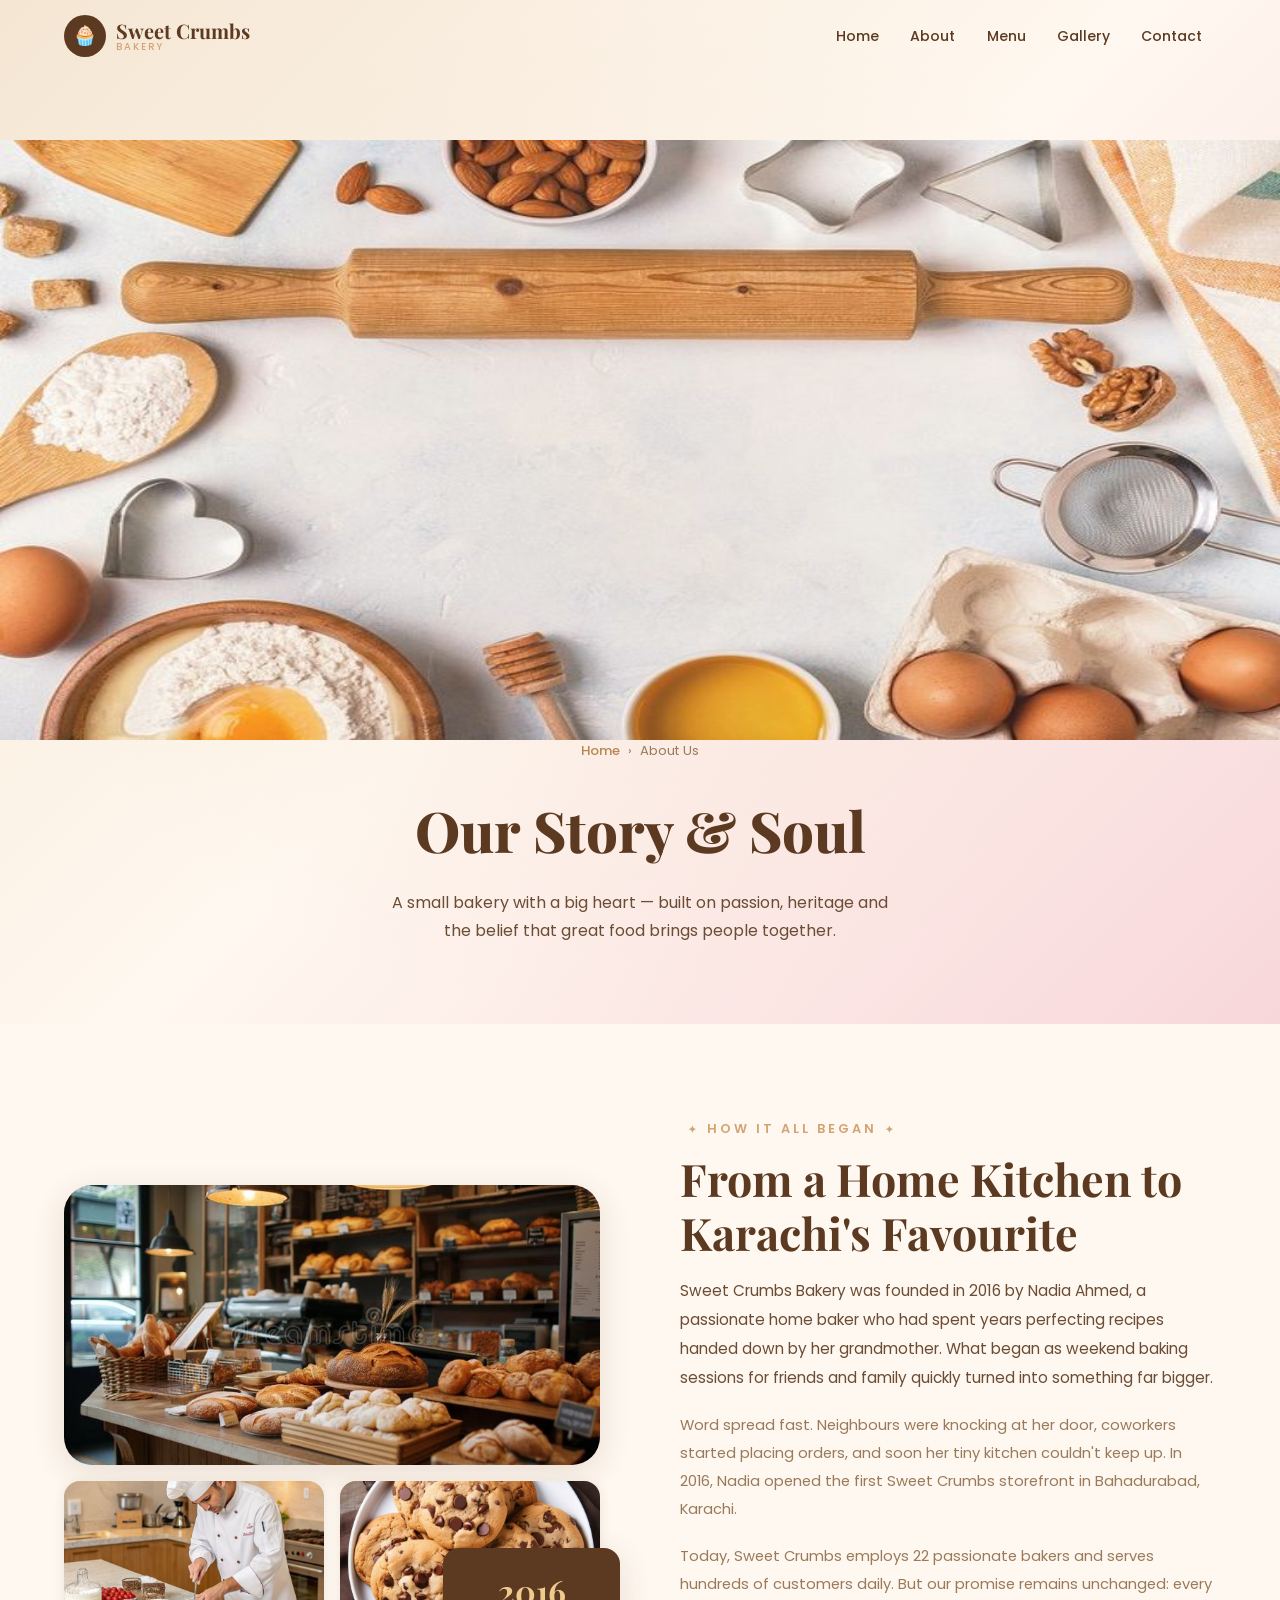
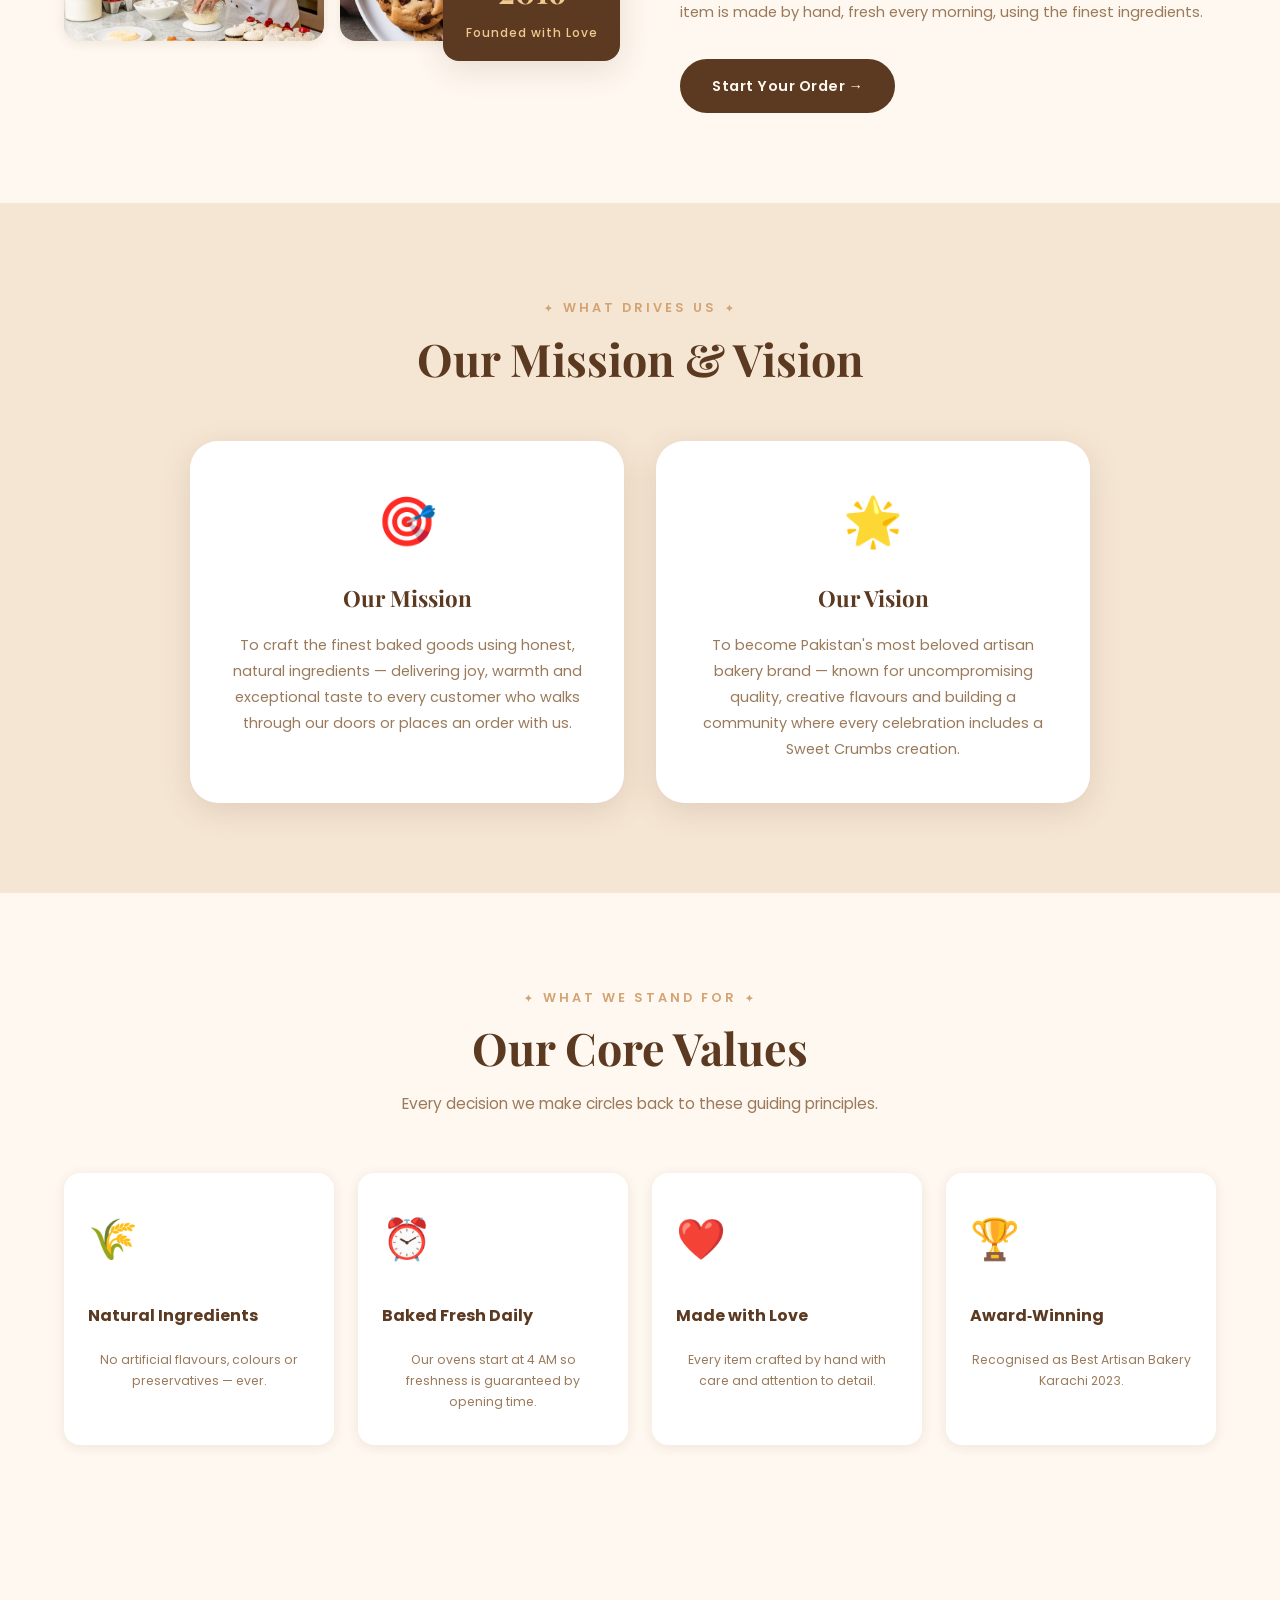
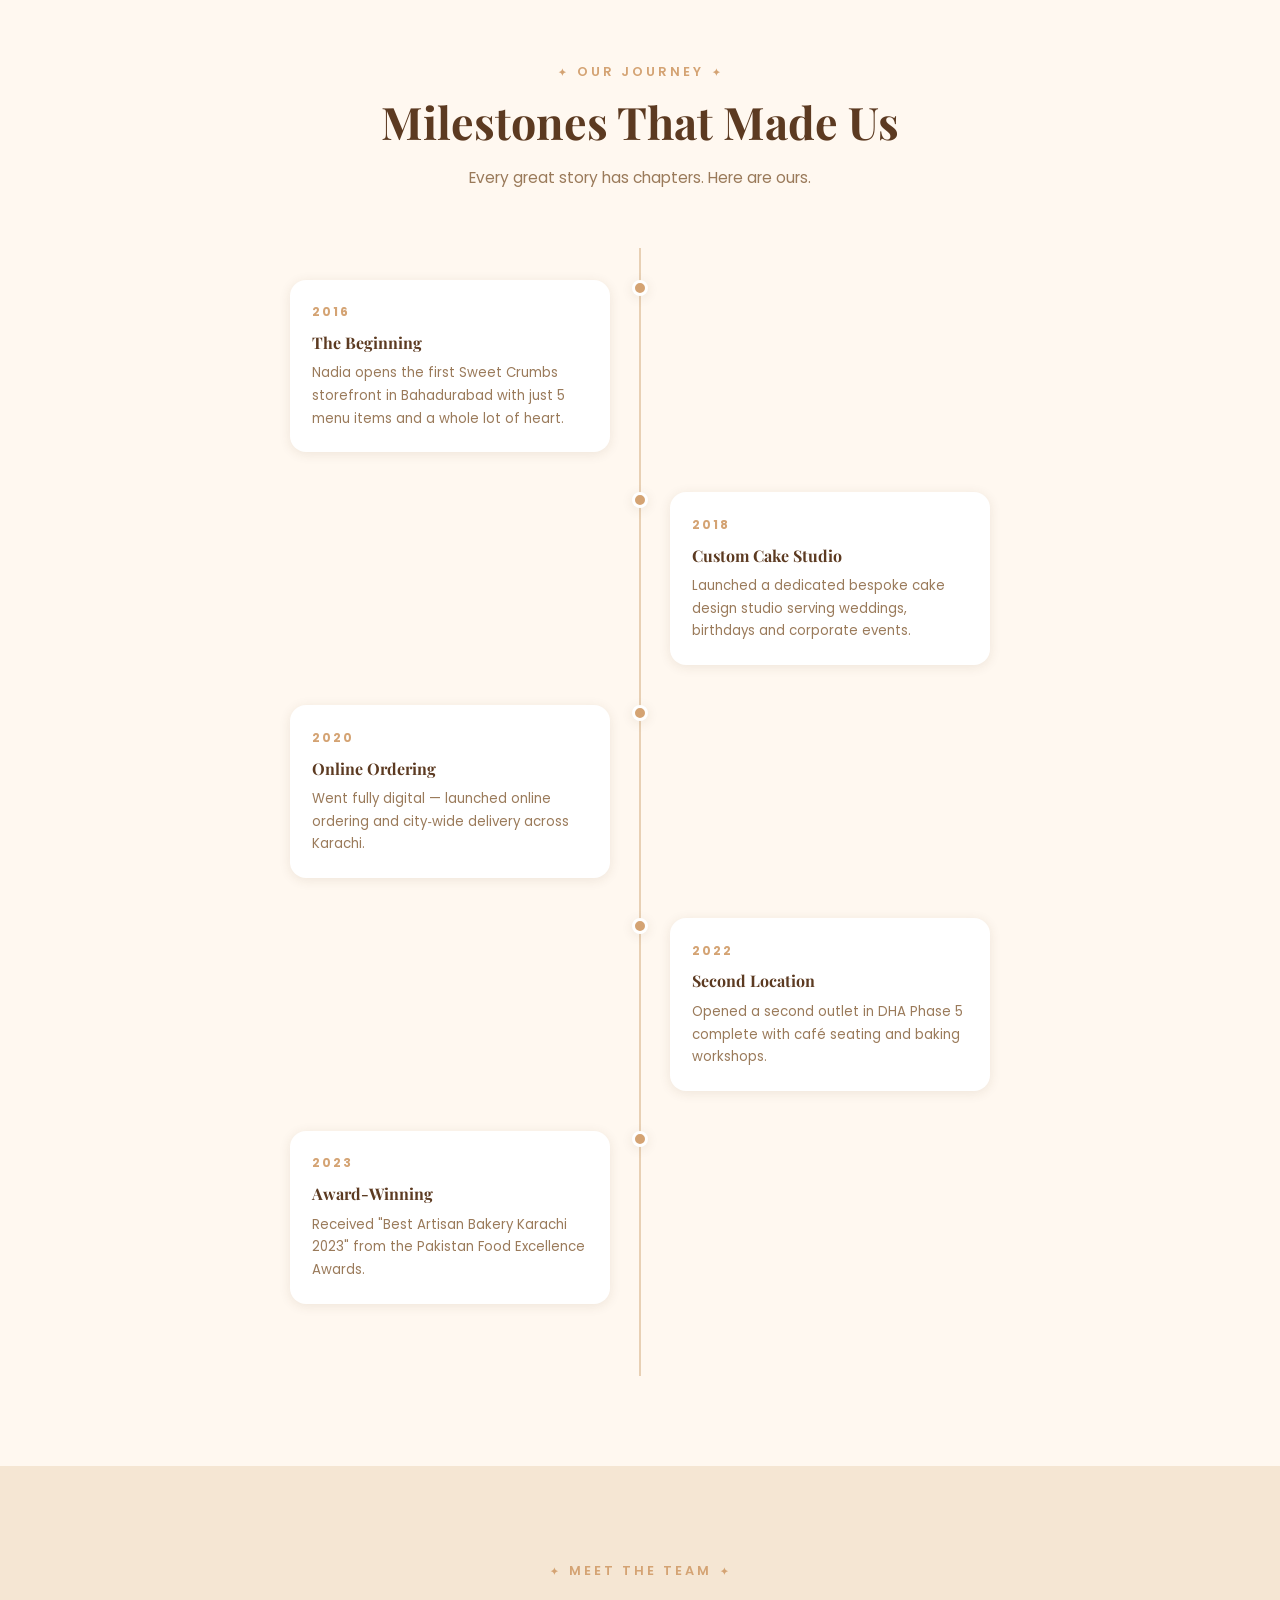
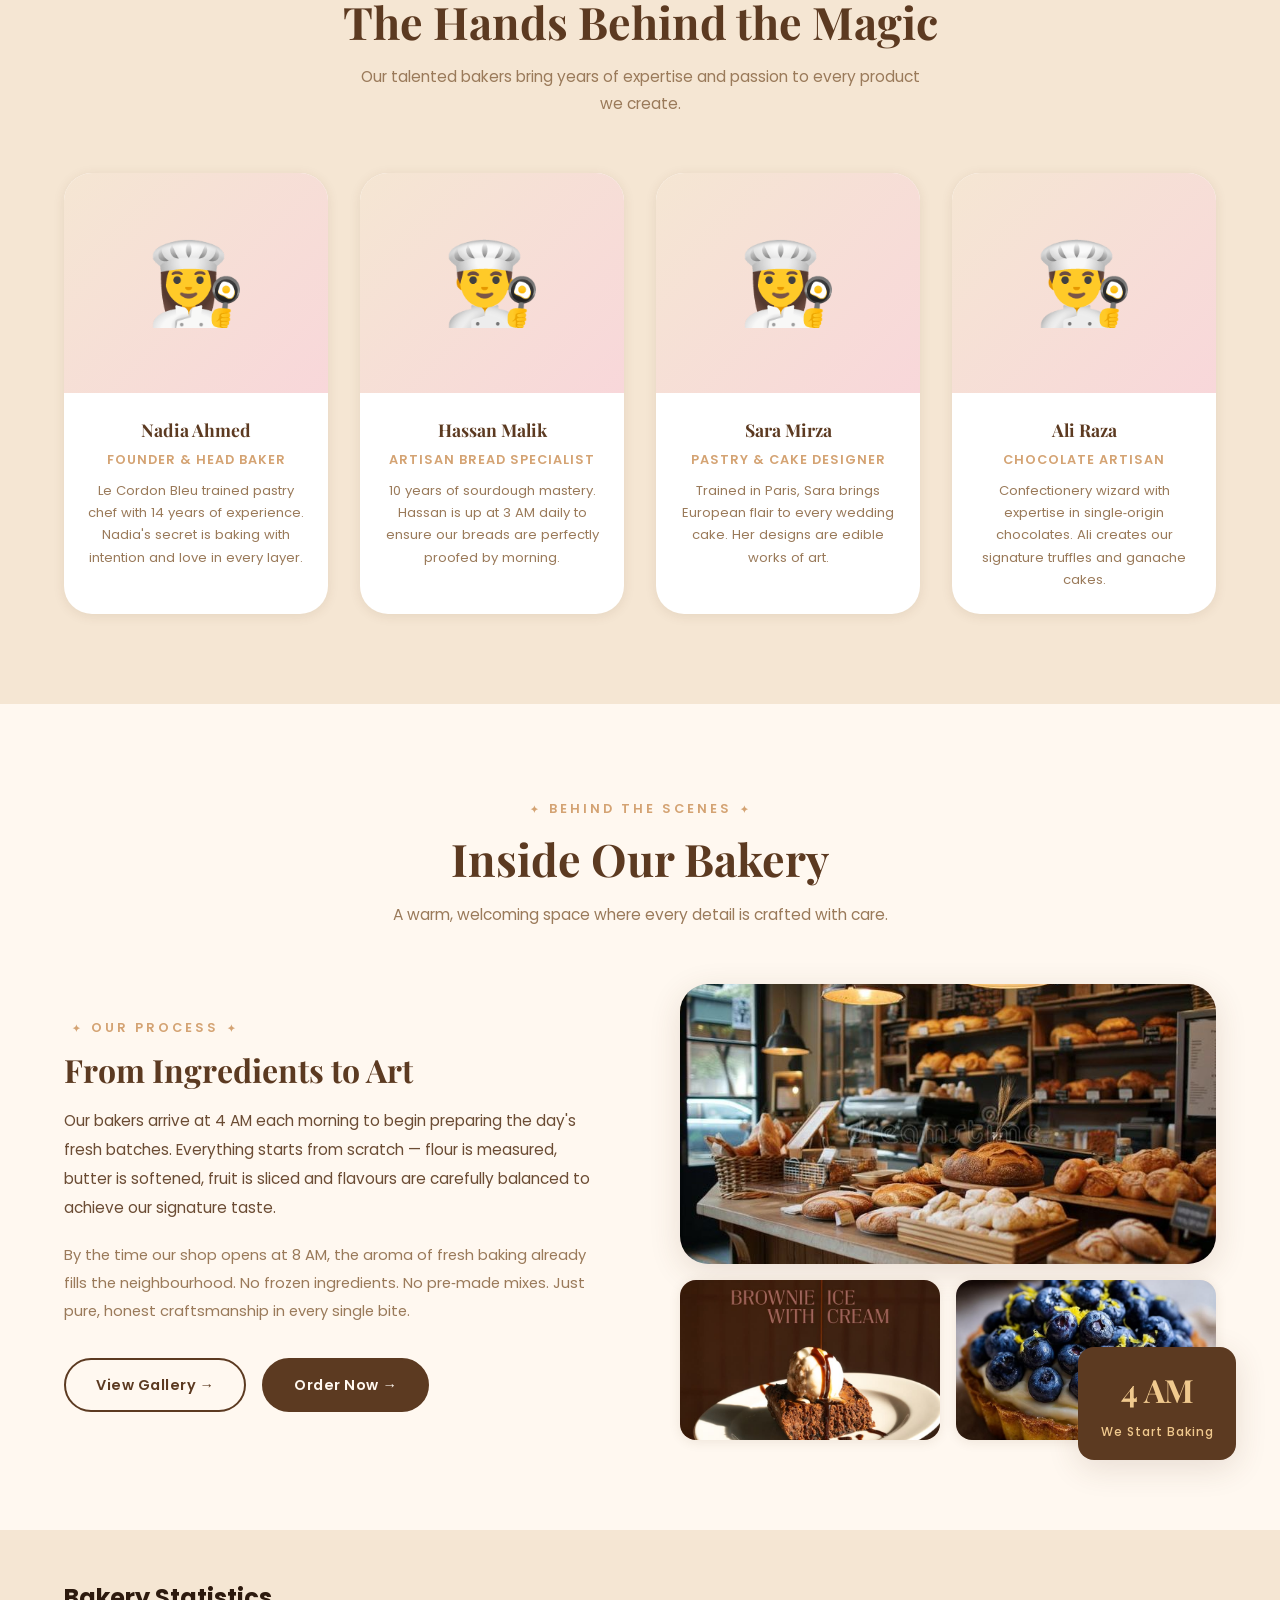
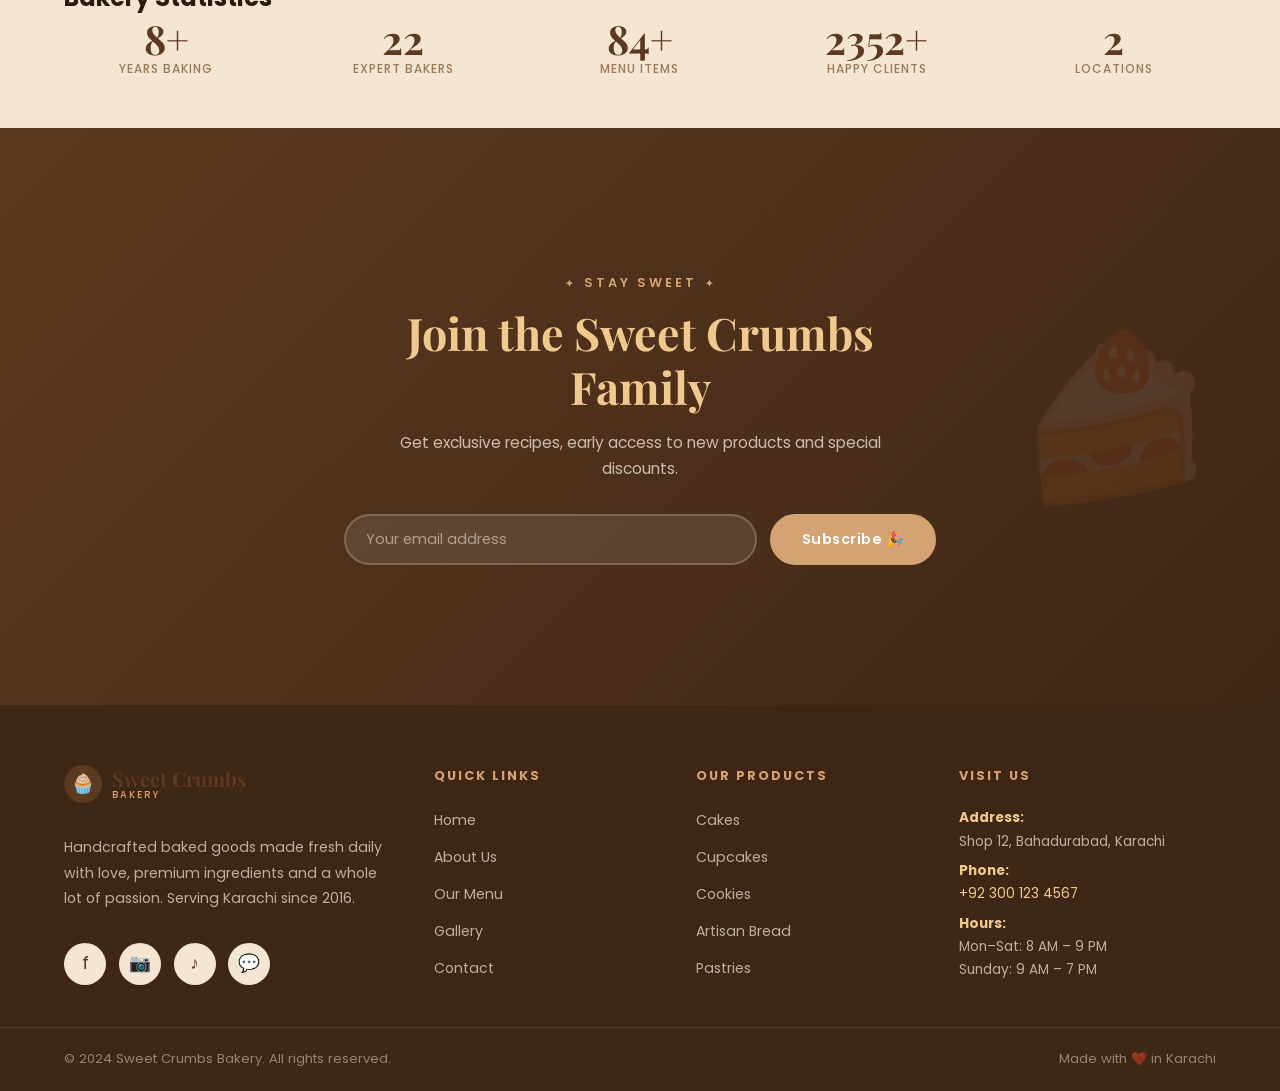
==== about.html @ fd93dc58 "Add files via upload" ====
<!DOCTYPE html>
<html lang="en">
<head>
  <meta charset="UTF-8" />
  <meta name="viewport" content="width=device-width, initial-scale=1.0" />
  <meta name="description" content="Learn the story behind Sweet Crumbs Bakery – our mission, vision, team and love for authentic baking in Karachi." />
  <meta name="author" content="Sweet Crumbs Bakery" />
  <title>About Us – Sweet Crumbs Bakery</title>

  <!-- Google Fonts -->
  <link rel="preconnect" href="https://fonts.googleapis.com" />
  <link rel="preconnect" href="https://fonts.gstatic.com" crossorigin />
  <link href="https://fonts.googleapis.com/css2?family=Playfair+Display:ital,wght@0,400;0,500;0,600;0,700;0,800;1,400;1,600&family=Poppins:wght@300;400;500;600;700&display=swap" rel="stylesheet" />

  <!-- Main Stylesheet -->
  <link rel="stylesheet" href="style.css" />
</head>
<body>

  <!-- ========== LOADING SCREEN ========== -->
  <div id="loading-screen" role="status" aria-label="Loading">
    <div class="loader-logo">Sweet <span>Crumbs</span></div>
    <div class="loader-bar"><div class="loader-bar-fill"></div></div>
  </div>

  <!-- ========== SCROLL TO TOP ========== -->
  <button id="scroll-top" aria-label="Scroll back to top">↑</button>

  <!-- ========== NAVBAR ========== -->
  <header>
    <nav class="navbar" id="navbar" role="navigation" aria-label="Main navigation">
      <div class="nav-inner">

        <!-- Logo -->
        <a href="index.html" class="nav-logo" aria-label="Sweet Crumbs Bakery – Home">
          <div class="nav-logo-icon" aria-hidden="true">🧁</div>
          <div class="nav-logo-text">
            Sweet Crumbs
            <small>Bakery</small>
          </div>
        </a>

        <!-- Desktop Links -->
        <ul class="nav-links" role="list">
          <li><a href="index.html">Home</a></li>
          <li><a href="about.html" class="active" aria-current="page">About</a></li>
          <li><a href="menu.html">Menu</a></li>
          <li><a href="gallery.html">Gallery</a></li>
          <li><a href="contact.html">Contact</a></li>
         
        </ul>

        <!-- Hamburger -->
        <button class="hamburger" id="hamburger-btn" aria-label="Open mobile menu" aria-expanded="false" aria-controls="mobile-menu">
          <span></span>
          <span></span>
          <span></span>
        </button>

      </div>

      <!-- Mobile Menu -->
      <div id="mobile-menu" class="mobile-menu" role="navigation" aria-label="Mobile navigation">
        <a href="index.html">Home</a>
        <a href="about.html">About</a>
        <a href="menu.html">Menu</a>
        <a href="gallery.html">Gallery</a>
        <a href="contact.html">Contact</a>

      </div>

    </nav>
  </header>

  <main>

    <!-- ========== PAGE HERO ========== -->
    <section class="page-hero" aria-label="About page hero"><img src="assets/a.jpg" style="width: 100%; height: 600px;">
      <div class="container">
        <nav class="breadcrumb" aria-label="Breadcrumb">
          <a href="index.html">Home</a>
          <span aria-hidden="true">›</span>
          <span aria-current="page">About Us</span>
        </nav>
        <h1 class="page-hero-title">Our Story &amp; Soul</h1>
        <p class="page-hero-desc">A small bakery with a big heart — built on passion, heritage and the belief that great food brings people together.</p>
      </div>
    </section>

    <!-- ========== BAKERY STORY ========== -->
    <section class="about section-pad" id="story" aria-labelledby="story-heading">
      <div class="container">
        <div class="about-inner">

          <!-- Image Grid -->
          <div class="about-img-grid reveal-left">
            <div class="about-img-main" aria-label="Sweet Crumbs Bakery interior" style="font-size:6rem;display:flex;align-items:center;justify-content:center;"><img src="assets/baker1.jpg" alt=""></div>
            <div class="about-img-sm" aria-label="Baker at work" style="font-size:4rem;display:flex;align-items:center;justify-content:center;"><img src="assets/chef.jpg" alt=""></div>
            <div class="about-img-sm" aria-label="Freshly baked pastries" style="font-size:4rem;display:flex;align-items:center;justify-content:center;"><img src="assets/cookie.jpg" alt=""></div>
            <div class="about-badge-float">
              <strong>2016</strong>
              <span>Founded with Love</span>
            </div>
          </div>

          <!-- Story Text -->
          <div class="about-content reveal-right">
            <span class="section-subtitle">How It All Began</span>
            <h2 class="section-title" id="story-heading">From a Home Kitchen to Karachi's Favourite</h2>
            <p style="color:var(--text-mid);margin-bottom:1.2rem;font-size:.96rem;line-height:1.9;">
              Sweet Crumbs Bakery was founded in 2016 by Nadia Ahmed, a passionate home baker who had spent years
              perfecting recipes handed down by her grandmother. What began as weekend baking sessions for friends
              and family quickly turned into something far bigger.
            </p>
            <p style="color:var(--text-light);margin-bottom:1.2rem;font-size:.92rem;line-height:1.9;">
              Word spread fast. Neighbours were knocking at her door, coworkers started placing orders, and soon her
              tiny kitchen couldn't keep up. In 2016, Nadia opened the first Sweet Crumbs storefront in Bahadurabad, Karachi.
            </p>
            <p style="color:var(--text-light);margin-bottom:2rem;font-size:.92rem;line-height:1.9;">
              Today, Sweet Crumbs employs 22 passionate bakers and serves hundreds of customers daily. But our promise
              remains unchanged: every item is made by hand, fresh every morning, using the finest ingredients.
            </p>
            <a href="order.html" class="btn btn-primary">Start Your Order →</a>
          </div>

        </div>
      </div>
    </section>

    <!-- ========== MISSION & VISION ========== -->
    <section class="categories section-pad" id="mission" aria-labelledby="mission-heading">
      <div class="container">

        <div class="section-header reveal">
          <span class="section-subtitle">What Drives Us</span>
          <h2 class="section-title" id="mission-heading">Our Mission &amp; Vision</h2>
        </div>

        <div style="display:grid;grid-template-columns:1fr 1fr;gap:2rem;max-width:900px;margin:0 auto;" class="mission-grid">

          <!-- Mission -->
          <div class="form-card reveal delay-1" style="text-align:center;">
            <div style="font-size:3rem;margin-bottom:1rem;" aria-hidden="true">🎯</div>
            <h3 style="font-family:var(--font-display);color:var(--brown);font-size:1.4rem;margin-bottom:1rem;">Our Mission</h3>
            <p style="color:var(--text-light);font-size:.9rem;line-height:1.8;">
              To craft the finest baked goods using honest, natural ingredients — delivering joy, warmth and exceptional
              taste to every customer who walks through our doors or places an order with us.
            </p>
          </div>

          <!-- Vision -->
          <div class="form-card reveal delay-2" style="text-align:center;">
            <div style="font-size:3rem;margin-bottom:1rem;" aria-hidden="true">🌟</div>
            <h3 style="font-family:var(--font-display);color:var(--brown);font-size:1.4rem;margin-bottom:1rem;">Our Vision</h3>
            <p style="color:var(--text-light);font-size:.9rem;line-height:1.8;">
              To become Pakistan's most beloved artisan bakery brand — known for uncompromising quality, creative
              flavours and building a community where every celebration includes a Sweet Crumbs creation.
            </p>
          </div>

        </div>

      </div>
    </section>

    <!-- ========== OUR VALUES ========== -->
    <section class="about section-pad" id="values" aria-labelledby="values-heading">
      <div class="container">

        <div class="section-header reveal">
          <span class="section-subtitle">What We Stand For</span>
          <h2 class="section-title" id="values-heading">Our Core Values</h2>
          <p class="section-desc">Every decision we make circles back to these guiding principles.</p>
        </div>

        <div class="about-features" style="grid-template-columns:repeat(auto-fill,minmax(220px,1fr));gap:1.5rem;display:grid;">

          <div class="about-feat-item reveal delay-1" style="flex-direction:column;text-align:center;padding:2rem 1.5rem;">
            <div class="about-feat-icon" style="font-size:2.5rem;margin-bottom:1rem;" aria-hidden="true">🌾</div>
            <div class="about-feat-title" style="font-size:1rem;margin-bottom:.5rem;">Natural Ingredients</div>
            <div class="about-feat-desc">No artificial flavours, colours or preservatives — ever.</div>
          </div>

          <div class="about-feat-item reveal delay-2" style="flex-direction:column;text-align:center;padding:2rem 1.5rem;">
            <div class="about-feat-icon" style="font-size:2.5rem;margin-bottom:1rem;" aria-hidden="true">⏰</div>
            <div class="about-feat-title" style="font-size:1rem;margin-bottom:.5rem;">Baked Fresh Daily</div>
            <div class="about-feat-desc">Our ovens start at 4 AM so freshness is guaranteed by opening time.</div>
          </div>

          <div class="about-feat-item reveal delay-3" style="flex-direction:column;text-align:center;padding:2rem 1.5rem;">
            <div class="about-feat-icon" style="font-size:2.5rem;margin-bottom:1rem;" aria-hidden="true">❤️</div>
            <div class="about-feat-title" style="font-size:1rem;margin-bottom:.5rem;">Made with Love</div>
            <div class="about-feat-desc">Every item crafted by hand with care and attention to detail.</div>
          </div>

          <div class="about-feat-item reveal delay-4" style="flex-direction:column;text-align:center;padding:2rem 1.5rem;">
            <div class="about-feat-icon" style="font-size:2.5rem;margin-bottom:1rem;" aria-hidden="true">🏆</div>
            <div class="about-feat-title" style="font-size:1rem;margin-bottom:.5rem;">Award‑Winning</div>
            <div class="about-feat-desc">Recognised as Best Artisan Bakery Karachi 2023.</div>
          </div>

        </div>

      </div>
    </section>

    <!-- ========== JOURNEY TIMELINE ========== -->
    <section class="about-page section-pad" id="journey" aria-labelledby="journey-heading">
      <div class="container">

        <div class="section-header reveal">
          <span class="section-subtitle">Our Journey</span>
          <h2 class="section-title" id="journey-heading">Milestones That Made Us</h2>
          <p class="section-desc">Every great story has chapters. Here are ours.</p>
        </div>

        <div class="timeline">

          <div class="timeline-item reveal">
            <div class="timeline-dot" aria-hidden="true"></div>
            <div class="timeline-content">
              <div class="timeline-year">2016</div>
              <div class="timeline-title">The Beginning</div>
              <div class="timeline-desc">Nadia opens the first Sweet Crumbs storefront in Bahadurabad with just 5 menu items and a whole lot of heart.</div>
            </div>
          </div>

          <div class="timeline-item reveal delay-1">
            <div class="timeline-dot" aria-hidden="true"></div>
            <div class="timeline-content">
              <div class="timeline-year">2018</div>
              <div class="timeline-title">Custom Cake Studio</div>
              <div class="timeline-desc">Launched a dedicated bespoke cake design studio serving weddings, birthdays and corporate events.</div>
            </div>
          </div>

          <div class="timeline-item reveal delay-2">
            <div class="timeline-dot" aria-hidden="true"></div>
            <div class="timeline-content">
              <div class="timeline-year">2020</div>
              <div class="timeline-title">Online Ordering</div>
              <div class="timeline-desc">Went fully digital — launched online ordering and city‑wide delivery across Karachi.</div>
            </div>
          </div>

          <div class="timeline-item reveal delay-3">
            <div class="timeline-dot" aria-hidden="true"></div>
            <div class="timeline-content">
              <div class="timeline-year">2022</div>
              <div class="timeline-title">Second Location</div>
              <div class="timeline-desc">Opened a second outlet in DHA Phase 5 complete with café seating and baking workshops.</div>
            </div>
          </div>

          <div class="timeline-item reveal delay-4">
            <div class="timeline-dot" aria-hidden="true"></div>
            <div class="timeline-content">
              <div class="timeline-year">2023</div>
              <div class="timeline-title">Award‑Winning</div>
              <div class="timeline-desc">Received "Best Artisan Bakery Karachi 2023" from the Pakistan Food Excellence Awards.</div>
            </div>
          </div>

        </div><!-- /timeline -->

      </div>
    </section>

    <!-- ========== MEET THE CHEFS ========== -->
    <section class="categories section-pad" id="team" aria-labelledby="team-heading">
      <div class="container">

        <div class="section-header reveal">
          <span class="section-subtitle">Meet the Team</span>
          <h2 class="section-title" id="team-heading">The Hands Behind the Magic</h2>
          <p class="section-desc">Our talented bakers bring years of expertise and passion to every product we create.</p>
        </div>

        <div class="chefs-grid">

          <article class="chef-card reveal delay-1">
            <div class="chef-img" aria-hidden="true">👩‍🍳</div>
            <div class="chef-body">
              <h3 class="chef-name">Nadia Ahmed</h3>
              <div class="chef-role">Founder &amp; Head Baker</div>
              <p class="chef-bio">Le Cordon Bleu trained pastry chef with 14 years of experience. Nadia's secret is baking with intention and love in every layer.</p>
            </div>
          </article>

          <article class="chef-card reveal delay-2">
            <div class="chef-img" aria-hidden="true">👨‍🍳</div>
            <div class="chef-body">
              <h3 class="chef-name">Hassan Malik</h3>
              <div class="chef-role">Artisan Bread Specialist</div>
              <p class="chef-bio">10 years of sourdough mastery. Hassan is up at 3 AM daily to ensure our breads are perfectly proofed by morning.</p>
            </div>
          </article>

          <article class="chef-card reveal delay-3">
            <div class="chef-img" aria-hidden="true">👩‍🍳</div>
            <div class="chef-body">
              <h3 class="chef-name">Sara Mirza</h3>
              <div class="chef-role">Pastry &amp; Cake Designer</div>
              <p class="chef-bio">Trained in Paris, Sara brings European flair to every wedding cake. Her designs are edible works of art.</p>
            </div>
          </article>

          <article class="chef-card reveal delay-4">
            <div class="chef-img" aria-hidden="true">👨‍🍳</div>
            <div class="chef-body">
              <h3 class="chef-name">Ali Raza</h3>
              <div class="chef-role">Chocolate Artisan</div>
              <p class="chef-bio">Confectionery wizard with expertise in single‑origin chocolates. Ali creates our signature truffles and ganache cakes.</p>
            </div>
          </article>

        </div><!-- /chefs-grid -->

      </div>
    </section>

    <!-- ========== BAKERY ENVIRONMENT ========== -->
    <section class="about section-pad" id="environment" aria-labelledby="env-heading">
      <div class="container">

        <div class="section-header reveal">
          <span class="section-subtitle">Behind the Scenes</span>
          <h2 class="section-title" id="env-heading">Inside Our Bakery</h2>
          <p class="section-desc">A warm, welcoming space where every detail is crafted with care.</p>
        </div>

        <div class="about-inner">

          <div class="about-content reveal-left">
            <span class="section-subtitle">Our Process</span>
            <h3 class="section-title" style="font-size:2rem;">From Ingredients to Art</h3>
            <p style="color:var(--text-mid);margin-bottom:1.2rem;font-size:.96rem;line-height:1.9;">
              Our bakers arrive at 4 AM each morning to begin preparing the day's fresh batches. Everything starts
              from scratch — flour is measured, butter is softened, fruit is sliced and flavours are carefully
              balanced to achieve our signature taste.
            </p>
            <p style="color:var(--text-light);margin-bottom:2rem;font-size:.92rem;line-height:1.9;">
              By the time our shop opens at 8 AM, the aroma of fresh baking already fills the neighbourhood.
              No frozen ingredients. No pre‑made mixes. Just pure, honest craftsmanship in every single bite.
            </p>
            <div style="display:flex;gap:1rem;flex-wrap:wrap;">
              <a href="gallery.html" class="btn btn-outline">View Gallery →</a>
              <a href="order.html" class="btn btn-primary">Order Now →</a>
            </div>
          </div>

          <div class="about-img-grid reveal-right">
            <div class="about-img-main" style="font-size:6rem;display:flex;align-items:center;justify-content:center;" aria-hidden="true"><img src="assets/baker1.jpg" alt=""></div>
            <div class="about-img-sm" style="font-size:4rem;display:flex;align-items:center;justify-content:center;" aria-hidden="true"><img src="assets/choclate.jpg" alt=""></div>
            <div class="about-img-sm" style="font-size:4rem;display:flex;align-items:center;justify-content:center;" aria-hidden="true"><img src="assets/o.jpg" alt=""></div>
            <div class="about-badge-float">
              <strong>4 AM</strong>
              <span>We Start Baking</span>
            </div>
          </div>

        </div>

      </div>
    </section>

    <!-- ========== STATS STRIP ========== -->
    <section class="marquee-strip" style="background:var(--beige);padding:3rem 0;" aria-labelledby="stats-heading">
      <div class="container">
        <h2 id="stats-heading" class="sr-only">Bakery Statistics</h2>
        <div style="display:grid;grid-template-columns:repeat(auto-fit,minmax(150px,1fr));gap:2rem;text-align:center;">
          <div>
            <div class="stat-num" data-target="8" data-suffix="+" style="color:var(--brown);font-size:2.5rem;">8+</div>
            <div class="stat-label" style="color:var(--text-light);">Years Baking</div>
          </div>
          <div>
            <div class="stat-num" data-target="22" data-suffix="" style="color:var(--brown);font-size:2.5rem;">22</div>
            <div class="stat-label" style="color:var(--text-light);">Expert Bakers</div>
          </div>
          <div>
            <div class="stat-num" data-target="150" data-suffix="+" style="color:var(--brown);font-size:2.5rem;">150+</div>
            <div class="stat-label" style="color:var(--text-light);">Menu Items</div>
          </div>
          <div>
            <div class="stat-num" data-target="5000" data-suffix="+" style="color:var(--brown);font-size:2.5rem;">5000+</div>
            <div class="stat-label" style="color:var(--text-light);">Happy Clients</div>
          </div>
          <div>
            <div class="stat-num" data-target="2" data-suffix="" style="color:var(--brown);font-size:2.5rem;">2</div>
            <div class="stat-label" style="color:var(--text-light);">Locations</div>
          </div>
        </div>
      </div>
    </section>

    <!-- ========== NEWSLETTER ========== -->
    <section class="newsletter section-pad-sm" aria-labelledby="newsletter-heading">
      <div class="newsletter-inner">
        <span class="section-subtitle">Stay Sweet</span>
        <h2 class="section-title" id="newsletter-heading">Join the Sweet Crumbs Family</h2>
        <p class="section-desc">Get exclusive recipes, early access to new products and special discounts.</p>
        <form class="newsletter-form" novalidate aria-label="Newsletter subscription">
          <input type="email" class="newsletter-input" placeholder="Your email address" aria-label="Email address" required />
          <button type="submit" class="btn btn-gold">Subscribe 🎉</button>
        </form>
      </div>
    </section>

  </main>

  <!-- ========== FOOTER ========== -->
  <footer role="contentinfo">
    <div class="container">
      <div class="footer-top">

        <div>
          <a href="index.html" class="nav-logo" style="display:inline-flex;gap:10px;align-items:center;margin-bottom:1rem;" aria-label="Sweet Crumbs Bakery">
            <div class="nav-logo-icon" style="width:38px;height:38px;" aria-hidden="true">🧁</div>
            <div class="nav-logo-text">Sweet Crumbs <small>Bakery</small></div>
          </a>
          <p class="footer-brand-desc">Handcrafted baked goods made fresh daily with love, premium ingredients and a whole lot of passion. Serving Karachi since 2016.</p>
          <div class="social-links">
            <a href="#" class="social-link" aria-label="Facebook">f</a>
            <a href="#" class="social-link" aria-label="Instagram">📷</a>
            <a href="#" class="social-link" aria-label="TikTok">♪</a>
            <a href="#" class="social-link" aria-label="WhatsApp">💬</a>
          </div>
        </div>

        <div>
          <h3 class="footer-col-title">Quick Links</h3>
          <ul class="footer-links" role="list">
            <li><a href="index.html">Home</a></li>
            <li><a href="about.html">About Us</a></li>
            <li><a href="menu.html">Our Menu</a></li>
            <li><a href="gallery.html">Gallery</a></li>
            
            <li><a href="contact.html">Contact</a></li>
          </ul>
        </div>

        <div>
          <h3 class="footer-col-title">Our Products</h3>
          <ul class="footer-links" role="list">
            <li><a href="menu.html?cat=cakes">Cakes</a></li>
            <li><a href="menu.html?cat=cupcakes">Cupcakes</a></li>
            <li><a href="menu.html?cat=cookies">Cookies</a></li>
            <li><a href="menu.html?cat=bread">Artisan Bread</a></li>
            <li><a href="menu.html?cat=pastries">Pastries</a></li>
          </ul>
        </div>

        <div>
          <h3 class="footer-col-title">Visit Us</h3>
          <address class="footer-hours" style="font-style:normal;">
            <p><strong>Address:</strong><br/>Shop 12, Bahadurabad, Karachi</p>
            <p><strong>Phone:</strong><br/><a href="tel:+923001234567" style="color:var(--gold-light);">+92 300 123 4567</a></p>
            <p><strong>Hours:</strong><br/>Mon–Sat: 8 AM – 9 PM<br/>Sunday: 9 AM – 7 PM</p>
          </address>
        </div>

      </div>
    </div>
    <div class="footer-bottom">
      <div class="container" style="display:flex;justify-content:space-between;flex-wrap:wrap;gap:.5rem;width:100%;">
        <p>© 2024 Sweet Crumbs Bakery. All rights reserved.</p>
        <p>Made with ❤️ in Karachi</p>
      </div>
    </div>
  </footer>

  <script src="script.js"></script>
</body>
</html>
---- style.css ----
/* =========================================
   Sweet Crumbs Bakery - Main Stylesheet
   Version: 1.0
   Author: Senior Frontend Developer
   ========================================= */

/* ---- Google Fonts Import ---- */
@import url('https://fonts.googleapis.com/css2?family=Playfair+Display:ital,wght@0,400;0,500;0,600;0,700;0,800;1,400;1,600&family=Poppins:wght@300;400;500;600;700&display=swap');

/* =========================================
   CSS CUSTOM PROPERTIES (VARIABLES)
   ========================================= */
:root {
  --cream:       #FFF8F0;
  --brown:       #5C3A21;
  --brown-light: #7a5035;
  --brown-dark:  #3e2614;
  --pink:        #F8D7DA;
  --pink-dark:   #e8b4b8;
  --beige:       #F5E6D3;
  --beige-dark:  #e8d0b4;
  --gold:        #D4A373;
  --gold-dark:   #b8864f;
  --gold-light:  #f0c98e;
  --white:       #ffffff;
  --text-dark:   #2d1a0e;
  --text-mid:    #6b4c34;
  --text-light:  #9a7a5a;
  --shadow-sm:   0 2px 12px rgba(92,58,33,0.10);
  --shadow-md:   0 8px 32px rgba(92,58,33,0.14);
  --shadow-lg:   0 20px 60px rgba(92,58,33,0.18);
  --radius-sm:   8px;
  --radius-md:   16px;
  --radius-lg:   28px;
  --radius-xl:   48px;
  --transition:  all 0.35s cubic-bezier(0.4,0,0.2,1);
  --font-display: 'Playfair Display', Georgia, serif;
  --font-body:    'Poppins', sans-serif;
}

/* =========================================
   RESET & BASE STYLES
   ========================================= */
*, *::before, *::after { box-sizing: border-box; margin: 0; padding: 0; }

html {
  scroll-behavior: smooth;
  font-size: 16px;
}

body {
  font-family: var(--font-body);
  background-color: var(--cream);
  color: var(--text-dark);
  line-height: 1.7;
  overflow-x: hidden;
}

img { max-width: 100%; height: auto; display: block; }
a  { text-decoration: none; color: inherit; }
ul { list-style: none; }
button { cursor: pointer; font-family: var(--font-body); }
input, textarea, select { font-family: var(--font-body); }

/* =========================================
   LOADING SCREEN
   ========================================= */
#loading-screen {
  position: fixed; inset: 0; z-index: 9999;
  background: var(--cream);
  display: flex; flex-direction: column;
  align-items: center; justify-content: center;
  transition: opacity 0.6s ease, visibility 0.6s ease;
}
#loading-screen.hidden { opacity: 0; visibility: hidden; pointer-events: none; }

.loader-logo {
  font-family: var(--font-display);
  font-size: 2rem; font-weight: 700;
  color: var(--brown);
  margin-bottom: 1.5rem;
  letter-spacing: 1px;
}
.loader-logo span { color: var(--gold); }

.loader-bar {
  width: 200px; height: 3px;
  background: var(--beige-dark);
  border-radius: 99px; overflow: hidden;
}
.loader-bar-fill {
  height: 100%; width: 0%;
  background: linear-gradient(90deg, var(--gold), var(--brown));
  border-radius: 99px;
  animation: loadBar 1.8s ease forwards;
}
@keyframes loadBar { to { width: 100%; } }

/* =========================================
   SCROLL-TO-TOP BUTTON
   ========================================= */
#scroll-top {
  position: fixed; bottom: 28px; right: 28px; z-index: 999;
  width: 48px; height: 48px;
  background: var(--brown);
  color: var(--cream);
  border: none; border-radius: 50%;
  display: flex; align-items: center; justify-content: center;
  font-size: 1.2rem;
  box-shadow: var(--shadow-md);
  opacity: 0; visibility: hidden;
  transform: translateY(12px);
  transition: var(--transition);
}
#scroll-top.visible { opacity: 1; visibility: visible; transform: translateY(0); }
#scroll-top:hover { background: var(--gold); transform: translateY(-3px); box-shadow: var(--shadow-lg); }

/* =========================================
   UTILITY CLASSES
   ========================================= */
.container { max-width: 1200px; margin: 0 auto; padding: 0 1.5rem; }
.section-pad { padding: 90px 0; }
.section-pad-sm { padding: 60px 0; }

.section-header { text-align: center; margin-bottom: 3.5rem; }
.section-subtitle {
  display: inline-block;
  font-size: 0.8rem; font-weight: 600; letter-spacing: 3px;
  text-transform: uppercase;
  color: var(--gold);
  margin-bottom: 0.8rem;
}
.section-subtitle::before,
.section-subtitle::after {
  content: '✦';
  margin: 0 8px;
  font-size: 0.65rem;
}
.section-title {
  font-family: var(--font-display);
  font-size: clamp(1.9rem, 4vw, 2.8rem);
  font-weight: 700; line-height: 1.2;
  color: var(--brown);
  margin-bottom: 1rem;
}
.section-desc {
  max-width: 560px; margin: 0 auto;
  color: var(--text-light); font-size: 0.97rem;
}

.btn {
  display: inline-flex; align-items: center; gap: 8px;
  padding: 13px 30px;
  font-size: 0.9rem; font-weight: 600; letter-spacing: 0.5px;
  border-radius: var(--radius-xl);
  border: 2px solid transparent;
  transition: var(--transition);
}
.btn-primary {
  background: var(--brown); color: var(--cream);
  border-color: var(--brown);
}
.btn-primary:hover {
  background: var(--gold); border-color: var(--gold);
  transform: translateY(-2px); box-shadow: var(--shadow-md);
}
.btn-outline {
  background: transparent; color: var(--brown);
  border-color: var(--brown);
}
.btn-outline:hover {
  background: var(--brown); color: var(--cream);
  transform: translateY(-2px); box-shadow: var(--shadow-md);
}
.btn-gold {
  background: var(--gold); color: var(--white);
  border-color: var(--gold);
}
.btn-gold:hover {
  background: var(--gold-dark); border-color: var(--gold-dark);
  transform: translateY(-2px); box-shadow: var(--shadow-md);
}
.btn-white {
  background: var(--white); color: var(--brown);
  border-color: var(--white);
}
.btn-white:hover {
  background: transparent; color: var(--white);
  transform: translateY(-2px);
}

/* Scroll Reveal */
.reveal {
  opacity: 0; transform: translateY(40px);
  transition: opacity 0.7s ease, transform 0.7s ease;
}
.reveal.active { opacity: 1; transform: translateY(0); }
.reveal-left  { opacity: 0; transform: translateX(-50px); transition: opacity 0.7s ease, transform 0.7s ease; }
.reveal-right { opacity: 0; transform: translateX(50px);  transition: opacity 0.7s ease, transform 0.7s ease; }
.reveal-left.active, .reveal-right.active { opacity: 1; transform: translateX(0); }
.delay-1 { transition-delay: 0.15s; }
.delay-2 { transition-delay: 0.30s; }
.delay-3 { transition-delay: 0.45s; }
.delay-4 { transition-delay: 0.60s; }

/* =========================================
   NAVBAR
   ========================================= */
.navbar {
  position: fixed; top: 0; left: 0; right: 0; z-index: 900;
  padding: 0;
  transition: var(--transition);
}
.navbar.scrolled {
  background: rgba(255,248,240,0.96);
  backdrop-filter: blur(12px);
  box-shadow: var(--shadow-sm);
  padding: 0;
}

.nav-inner {
  display: flex; align-items: center; justify-content: space-between;
  max-width: 1200px; margin: 0 auto; padding: 0 1.5rem;
  height: 72px;
}

.nav-logo {
  display: flex; align-items: center; gap: 10px;
}
.nav-logo-icon {
  width: 42px; height: 42px;
  background: var(--brown);
  border-radius: 50%;
  display: flex; align-items: center; justify-content: center;
  font-size: 1.2rem;
  flex-shrink: 0;
}
.nav-logo-text {
  font-family: var(--font-display);
  font-size: 1.25rem; font-weight: 700;
  color: var(--brown); line-height: 1.1;
}
.nav-logo-text small {
  display: block; font-size: 0.6rem;
  font-family: var(--font-body); font-weight: 500;
  color: var(--gold); letter-spacing: 2px; text-transform: uppercase;
}

.nav-links {
  display: flex; align-items: center; gap: 0.2rem;
}
.nav-links a {
  padding: 8px 14px;
  font-size: 0.88rem; font-weight: 500;
  color: var(--brown);
  border-radius: var(--radius-sm);
  transition: var(--transition);
  position: relative;
}
.nav-links a::after {
  content: ''; position: absolute; bottom: 4px; left: 50%; right: 50%;
  height: 2px; background: var(--gold);
  border-radius: 99px;
  transition: var(--transition);
}
.nav-links a:hover::after,
.nav-links a.active::after { left: 14px; right: 14px; }
.nav-links a:hover, .nav-links a.active { color: var(--gold-dark); }
.nav-links .btn { margin-left: 10px; padding: 9px 22px; }

.hamburger {
  display: none; flex-direction: column; gap: 5px;
  background: none; border: none; padding: 6px;
  cursor: pointer;
}
.hamburger span {
  display: block; width: 24px; height: 2px;
  background: var(--brown); border-radius: 2px;
  transition: var(--transition);
}
.hamburger.open span:nth-child(1) { transform: translateY(7px) rotate(45deg); }
.hamburger.open span:nth-child(2) { opacity: 0; transform: scaleX(0); }
.hamburger.open span:nth-child(3) { transform: translateY(-7px) rotate(-45deg); }

.mobile-menu {
  display: none; position: fixed;
  top: 72px; left: 0; right: 0;
  background: rgba(255,248,240,0.98);
  backdrop-filter: blur(16px);
  padding: 1.5rem;
  box-shadow: var(--shadow-md);
  border-top: 1px solid var(--beige);
  flex-direction: column; gap: 0.3rem;
  transform: translateY(-10px); opacity: 0;
  transition: var(--transition);
  z-index: 899;
}
.mobile-menu.open {
  display: flex; transform: translateY(0); opacity: 1;
}
.mobile-menu a {
  padding: 12px 18px;
  font-size: 1rem; font-weight: 500; color: var(--brown);
  border-radius: var(--radius-sm);
  transition: var(--transition);
}
.mobile-menu a:hover { background: var(--beige); color: var(--gold-dark); }
.mobile-menu .btn { text-align: center; justify-content: center; margin-top: 0.5rem; }

/* =========================================
   HERO SECTION
   ========================================= */
.hero {
  min-height: 100vh;
  background: linear-gradient(135deg, var(--beige) 0%, var(--cream) 50%, var(--pink) 100%);
  display: flex; align-items: center;
  position: relative; overflow: hidden;
  padding-top: 72px;
}

/* Decorative shapes */
.hero::before {
  content: '';
  position: absolute; top: -80px; right: -80px;
  width: 500px; height: 500px;
  background: radial-gradient(circle, rgba(212,163,115,0.18) 0%, transparent 70%);
  border-radius: 50%;
}
.hero::after {
  content: '';
  position: absolute; bottom: -100px; left: -100px;
  width: 400px; height: 400px;
  background: radial-gradient(circle, rgba(248,215,218,0.4) 0%, transparent 70%);
  border-radius: 50%;
}

.hero-inner {
  display: grid; grid-template-columns: 1fr 1fr;
  gap: 4rem; align-items: center;
  max-width: 1200px; margin: 0 auto; padding: 4rem 1.5rem;
  position: relative; z-index: 1;
}

.hero-badge {
  display: inline-flex; align-items: center; gap: 8px;
  background: rgba(212,163,115,0.15);
  border: 1px solid rgba(212,163,115,0.35);
  color: var(--gold-dark);
  font-size: 0.78rem; font-weight: 600; letter-spacing: 2px;
  text-transform: uppercase;
  padding: 7px 16px;
  border-radius: var(--radius-xl);
  margin-bottom: 1.5rem;
  animation: fadeInDown 0.8s ease both;
}

.hero-title {
  font-family: var(--font-display);
  font-size: clamp(2.4rem, 5vw, 4rem);
  font-weight: 800; line-height: 1.1;
  color: var(--brown);
  margin-bottom: 1.5rem;
  animation: fadeInUp 0.9s 0.1s ease both;
}
.hero-title em { font-style: italic; color: var(--gold); }
.hero-title .line-break { display: block; }

.hero-desc {
  font-size: 1.05rem; color: var(--text-mid);
  margin-bottom: 2.5rem; max-width: 460px;
  animation: fadeInUp 0.9s 0.2s ease both;
}

.hero-video-wrap{
  width: 420px;
  height: 420px;
  border-radius: 30px;
  overflow: hidden;
  box-shadow: 0 15px 40px rgba(0,0,0,0.2);
}

.hero-video{
  width: 100%;
  height: 100%;
  object-fit: cover;
  display: block;
}















.hero-btns {
  display: flex; gap: 1rem; flex-wrap: wrap;
  margin-bottom: 3rem;
  animation: fadeInUp 0.9s 0.3s ease both;
}

.hero-stats {
  display: flex; gap: 2rem; flex-wrap: wrap;
  animation: fadeInUp 0.9s 0.4s ease both;
}
.stat-item { text-align: center; }
.stat-num {
  font-family: var(--font-display);
  font-size: 1.8rem; font-weight: 700; color: var(--brown);
  line-height: 1;
}
.stat-label {
  font-size: 0.75rem; font-weight: 500; color: var(--text-light);
  text-transform: uppercase; letter-spacing: 1px;
}

/* Hero image side */
.hero-visual {
  position: relative; display: flex;
  justify-content: center; align-items: center;
  animation: fadeIn 1s 0.3s ease both;
}
.hero-img-wrap {
  width: 420px; height: 420px; max-width: 100%;
  border-radius: 60% 40% 40% 60% / 50% 50% 50% 50%;
  overflow: hidden;
  box-shadow: var(--shadow-lg);
  animation: morphShape 8s ease-in-out infinite alternate;
  background: linear-gradient(135deg, var(--beige) 0%, var(--pink) 100%);
  display: flex; align-items: center; justify-content: center;
  font-size: 8rem;
}
@keyframes morphShape {
  0%  { border-radius: 60% 40% 40% 60% / 50% 50% 50% 50%; }
  50% { border-radius: 40% 60% 60% 40% / 60% 40% 60% 40%; }
  100%{ border-radius: 55% 45% 38% 62% / 48% 55% 45% 52%; }
}

/* Floating badges on hero */
.hero-float-1, .hero-float-2, .hero-float-3 {
  position: absolute;
  background: var(--white);
  border-radius: var(--radius-md);
  box-shadow: var(--shadow-md);
  padding: 10px 16px;
  font-size: 0.82rem; font-weight: 600;
  color: var(--brown);
  white-space: nowrap;
}
.hero-float-1 { top: 5%; left: -5%; animation: float1 4s ease-in-out infinite; }
.hero-float-2 { bottom: 12%; left: -8%; animation: float2 5s ease-in-out infinite; }
.hero-float-3 { top: 15%; right: -5%; animation: float3 4.5s ease-in-out infinite; }
.hero-float-1 span, .hero-float-2 span, .hero-float-3 span { margin-right: 5px; }

@keyframes float1 { 0%,100%{transform:translateY(0)} 50%{transform:translateY(-10px)} }
@keyframes float2 { 0%,100%{transform:translateY(0)} 50%{transform:translateY(8px)} }
@keyframes float3 { 0%,100%{transform:translateY(0)} 50%{transform:translateY(-6px)} }

/* Scroll indicator */
.scroll-indicator {
  position: absolute; bottom: 30px; left: 50%;
  transform: translateX(-50%);
  display: flex; flex-direction: column; align-items: center; gap: 8px;
  color: var(--text-light); font-size: 0.75rem; letter-spacing: 1px;
  animation: bounce 2s ease-in-out infinite;
}
.scroll-indicator::after {
  content: '↓';
  font-size: 1.1rem; color: var(--gold);
}
@keyframes bounce { 0%,100%{transform:translateX(-50%) translateY(0)} 50%{transform:translateX(-50%) translateY(6px)} }

@keyframes fadeInDown { from{opacity:0;transform:translateY(-20px)} to{opacity:1;transform:translateY(0)} }
@keyframes fadeInUp   { from{opacity:0;transform:translateY(30px)}  to{opacity:1;transform:translateY(0)} }
@keyframes fadeIn     { from{opacity:0}                              to{opacity:1} }

/* =========================================
   MARQUEE STRIP
   ========================================= */
.marquee-strip {
  background: var(--brown); overflow: hidden; padding: 14px 0;
}
.marquee-track {
  display: flex; gap: 0; white-space: nowrap;
  animation: marquee 25s linear infinite;
}
.marquee-item {
  display: inline-flex; align-items: center; gap: 10px;
  padding: 0 2rem;
  font-size: 0.82rem; font-weight: 600; letter-spacing: 1px;
  color: var(--gold-light); text-transform: uppercase;
}
.marquee-item::after { content: '✦'; color: var(--gold); margin-left: 10px; }
@keyframes marquee { from{transform:translateX(0)} to{transform:translateX(-50%)} }

/* =========================================
   FEATURED PRODUCTS
   ========================================= */
.featured { background: var(--white); }

.products-grid {
  display: grid;
  grid-template-columns: repeat(auto-fill, minmax(230px, 1fr));
  gap: 1.8rem;
}

.product-card {
  background: var(--cream);
  border-radius: var(--radius-lg);
  overflow: hidden;
  box-shadow: var(--shadow-sm);
  transition: var(--transition);
  position: relative;
}
.product-card:hover {
  transform: translateY(-8px);
  box-shadow: var(--shadow-lg);
}

.product-img {
  height: 200px;
  background: linear-gradient(135deg, var(--beige), var(--pink));
  display: flex; align-items: center; justify-content: center;
  font-size: 4.5rem;
  position: relative; overflow: hidden;
  transition: var(--transition);
}
.product-img::after {
  content: '';
  position: absolute; inset: 0;
  background: rgba(92,58,33,0);
  transition: var(--transition);
}
.product-card:hover .product-img::after { background: rgba(92,58,33,0.08); }
.product-img img {
  width: 100%; height: 100%; object-fit: cover;
  transition: transform 0.5s ease;
}
.product-card:hover .product-img img { transform: scale(1.08); }

.product-badge {
  position: absolute; top: 14px; left: 14px;
  background: var(--gold); color: var(--white);
  font-size: 0.7rem; font-weight: 700; letter-spacing: 1px;
  text-transform: uppercase;
  padding: 4px 10px; border-radius: var(--radius-xl);
}

.product-body { padding: 1.4rem; }
.product-name {
  font-family: var(--font-display);
  font-size: 1.15rem; font-weight: 700; color: var(--brown);
  margin-bottom: 0.4rem;
}
.product-desc {
  font-size: 0.82rem; color: var(--text-light);
  margin-bottom: 1rem; line-height: 1.5;
}
.product-footer {
  display: flex; align-items: center; justify-content: space-between;
}
.product-price {
  font-size: 1.1rem; font-weight: 700; color: var(--brown);
}
.product-price span { font-size: 0.75rem; font-weight: 500; color: var(--text-light); }
.product-add {
  width: 36px; height: 36px;
  background: var(--brown); color: var(--cream);
  border: none; border-radius: 50%;
  display: flex; align-items: center; justify-content: center;
  font-size: 1.1rem; transition: var(--transition);
}
.product-add:hover { background: var(--gold); transform: scale(1.15) rotate(90deg); }

/* =========================================
   ABOUT SECTION
   ========================================= */
.about { background: var(--cream); }

.about-inner {
  display: grid; grid-template-columns: 1fr 1fr;
  gap: 5rem; align-items: center;
}

.about-img-grid {
  display: grid;
  grid-template-columns: 1fr 1fr;
  grid-template-rows: auto auto;
  gap: 1rem; position: relative;
}
.about-img-main {
  grid-column: 1 / -1;
  height: 280px;
  border-radius: var(--radius-lg);
  overflow: hidden;
  background: linear-gradient(135deg, var(--beige), var(--pink));
  display: flex; align-items: center; justify-content: center;
  font-size: 6rem; box-shadow: var(--shadow-md);
}
.about-img-sm {
  height: 160px;
  border-radius: var(--radius-md);
  overflow: hidden;
  background: linear-gradient(135deg, var(--pink), var(--beige));
  display: flex; align-items: center; justify-content: center;
  font-size: 4rem; box-shadow: var(--shadow-sm);
}
.about-img-main img,
.about-img-sm img { width: 100%; height: 100%; object-fit: cover; }

.about-badge-float {
  position: absolute; bottom: -20px; right: -20px;
  background: var(--brown);
  color: var(--gold-light);
  border-radius: var(--radius-md);
  padding: 1rem 1.4rem;
  text-align: center;
  box-shadow: var(--shadow-md);
}
.about-badge-float strong {
  display: block;
  font-family: var(--font-display); font-size: 2rem; font-weight: 700;
}
.about-badge-float span {
  font-size: 0.75rem; font-weight: 500; letter-spacing: 1px;
}

.about-content { position: relative; }
.about-features { display: grid; grid-template-columns: 1fr 1fr; gap: 1rem; margin: 2rem 0; }
.about-feat-item {
  background: var(--white);
  border-radius: var(--radius-md);
  padding: 1.2rem; display: flex; gap: 0.8rem; align-items: flex-start;
  box-shadow: var(--shadow-sm);
  transition: var(--transition);
}
.about-feat-item:hover { transform: translateY(-3px); box-shadow: var(--shadow-md); }
.about-feat-icon {
  font-size: 1.5rem; flex-shrink: 0;
}
.about-feat-title {
  font-size: 0.88rem; font-weight: 700; color: var(--brown);
}
.about-feat-desc { font-size: 0.77rem; color: var(--text-light); }

/* =========================================
   CATEGORIES / SPECIAL SECTION
   ========================================= */
.categories { background: var(--beige); }

.cats-grid {
  display: grid;
  grid-template-columns: repeat(auto-fill, minmax(160px, 1fr));
  gap: 1.2rem;
}

.cat-card {
  background: var(--white);
  border-radius: var(--radius-lg);
  padding: 2rem 1rem;
  text-align: center;
  box-shadow: var(--shadow-sm);
  transition: var(--transition);
  cursor: pointer;
}
.cat-card:hover {
  background: var(--brown); color: var(--cream);
  transform: translateY(-6px); box-shadow: var(--shadow-md);
}
.cat-icon { font-size: 3rem; margin-bottom: 0.8rem; display: block; }
.cat-name { font-size: 0.9rem; font-weight: 600; color: var(--brown); }
.cat-card:hover .cat-name { color: var(--gold-light); }
.cat-count { font-size: 0.75rem; color: var(--text-light); margin-top: 0.3rem; }
.cat-card:hover .cat-count { color: rgba(255,248,240,0.7); }

/* =========================================
   TESTIMONIALS
   ========================================= */
.testimonials { background: var(--white); }

.testimonials-slider { position: relative; overflow: hidden; }
.testimonials-track {
  display: flex; transition: transform 0.55s cubic-bezier(0.4,0,0.2,1);
}
.testimonial-slide {
  min-width: 100%; padding: 0 1rem;
}

.testimonial-card {
  max-width: 720px; margin: 0 auto;
  background: var(--cream);
  border-radius: var(--radius-lg);
  padding: 2.5rem;
  box-shadow: var(--shadow-sm);
  text-align: center;
  position: relative;
}
.testimonial-card::before {
  content: '"';
  position: absolute; top: -10px; left: 30px;
  font-family: var(--font-display);
  font-size: 8rem; font-weight: 800;
  color: var(--gold-light); opacity: 0.4;
  line-height: 1;
}

.testimonial-text {
  font-family: var(--font-display);
  font-size: 1.1rem; font-style: italic;
  color: var(--text-mid); line-height: 1.8;
  margin-bottom: 1.5rem;
}

.testimonial-stars { color: var(--gold); margin-bottom: 1rem; font-size: 1.1rem; }

.testimonial-author { display: flex; align-items: center; gap: 1rem; justify-content: center; }
.author-avatar {
  width: 52px; height: 52px;
  border-radius: 50%; overflow: hidden;
  background: linear-gradient(135deg, var(--brown), var(--gold));
  display: flex; align-items: center; justify-content: center;
  font-size: 1.4rem; color: white; font-weight: 700;
  border: 3px solid var(--gold-light);
  flex-shrink: 0;
}
.author-name { font-size: 0.95rem; font-weight: 700; color: var(--brown); }
.author-role { font-size: 0.8rem; color: var(--text-light); }

.slider-controls {
  display: flex; align-items: center; justify-content: center;
  gap: 1rem; margin-top: 2rem;
}
.slider-btn {
  width: 42px; height: 42px;
  border-radius: 50%; border: 2px solid var(--brown);
  background: transparent; color: var(--brown);
  display: flex; align-items: center; justify-content: center;
  font-size: 1rem; transition: var(--transition);
}
.slider-btn:hover { background: var(--brown); color: var(--cream); }

.slider-dots { display: flex; gap: 8px; }
.slider-dot {
  width: 8px; height: 8px; border-radius: 50%;
  background: var(--beige-dark); border: none;
  cursor: pointer; transition: var(--transition);
}
.slider-dot.active { background: var(--gold); transform: scale(1.3); }

/* =========================================
   GALLERY
   ========================================= */
.gallery-section { background: var(--cream); }

.gallery-grid {
  display: grid;
  grid-template-columns: repeat(4, 1fr);
  grid-auto-rows: 200px;
  gap: 1rem;
}
.gallery-item {
  border-radius: var(--radius-md); overflow: hidden;
  background: linear-gradient(135deg, var(--beige), var(--pink));
  display: flex; align-items: center; justify-content: center;
  font-size: 4rem; position: relative; cursor: pointer;
  transition: var(--transition);
}
.gallery-item:nth-child(1) { grid-column: span 2; grid-row: span 2; font-size: 7rem; }
.gallery-item:nth-child(5) { grid-column: span 2; }
.gallery-item img { width: 100%; height: 100%; object-fit: cover; transition: transform 0.5s ease; }
.gallery-item::after {
  content: '🔍';
  position: absolute; inset: 0;
  background: rgba(92,58,33,0.55);
  display: flex; align-items: center; justify-content: center;
  font-size: 2rem; opacity: 0;
  transition: var(--transition);
}
.gallery-item:hover::after { opacity: 1; }
.gallery-item:hover img { transform: scale(1.08); }
.gallery-item:hover { box-shadow: var(--shadow-md); }

/* Lightbox */
.lightbox {
  display: none; position: fixed; inset: 0; z-index: 9998;
  background: rgba(0,0,0,0.85);
  align-items: center; justify-content: center;
  backdrop-filter: blur(4px);
}
.lightbox.open { display: flex; }
.lightbox-content {
  max-width: 80vw; max-height: 80vh;
  border-radius: var(--radius-md); overflow: hidden;
  box-shadow: var(--shadow-lg);
  background: var(--cream);
  display: flex; align-items: center; justify-content: center;
  font-size: 10rem; padding: 2rem;
}
.lightbox-close {
  position: absolute; top: 24px; right: 24px;
  width: 44px; height: 44px;
  background: var(--white); border: none; border-radius: 50%;
  font-size: 1.2rem; cursor: pointer;
  display: flex; align-items: center; justify-content: center;
  transition: var(--transition);
}
.lightbox-close:hover { background: var(--gold); color: white; }

/* =========================================
   NEWSLETTER
   ========================================= */
.newsletter {
  background: linear-gradient(135deg, var(--brown) 0%, var(--brown-dark) 100%);
  position: relative; overflow: hidden;
}
.newsletter::before {
  content: '🍰';
  position: absolute; right: 5%; top: 50%; transform: translateY(-50%);
  font-size: 10rem; opacity: 0.08;
}
.newsletter-inner {
  max-width: 640px; margin: 0 auto; text-align: center;
  padding: 5rem 1.5rem;
  position: relative; z-index: 1;
}
.newsletter .section-title { color: var(--gold-light); }
.newsletter .section-desc { color: rgba(255,248,240,0.7); }
.newsletter-form {
  display: flex; gap: 0.8rem; margin-top: 2rem;
  flex-wrap: wrap; justify-content: center;
}
.newsletter-input {
  flex: 1; min-width: 220px;
  padding: 13px 20px;
  border: 2px solid rgba(255,248,240,0.2);
  border-radius: var(--radius-xl);
  background: rgba(255,248,240,0.1);
  color: var(--cream); font-size: 0.9rem;
  outline: none; transition: var(--transition);
}
.newsletter-input::placeholder { color: rgba(255,248,240,0.5); }
.newsletter-input:focus { border-color: var(--gold); background: rgba(255,248,240,0.15); }

/* =========================================
   CONTACT PAGE
   ========================================= */
.contact-page { background: var(--cream); padding-top: 120px; }

.contact-grid {
  display: grid; grid-template-columns: 1fr 1.4fr;
  gap: 3rem; align-items: start;
}

.contact-info { }
.contact-info-item {
  display: flex; gap: 1rem; align-items: flex-start;
  margin-bottom: 1.8rem;
}
.contact-info-icon {
  width: 50px; height: 50px;
  background: var(--beige);
  border-radius: var(--radius-md);
  display: flex; align-items: center; justify-content: center;
  font-size: 1.4rem; flex-shrink: 0;
  transition: var(--transition);
}
.contact-info-item:hover .contact-info-icon { background: var(--brown); }
.contact-info-label { font-size: 0.8rem; font-weight: 600; color: var(--text-light); text-transform: uppercase; letter-spacing: 1px; margin-bottom: 0.2rem; }
.contact-info-value { font-size: 0.95rem; font-weight: 500; color: var(--brown); }

.social-links { display: flex; gap: 0.8rem; margin-top: 2rem; }
.social-link {
  width: 42px; height: 42px;
  background: var(--beige);
  border-radius: 50%;
  display: flex; align-items: center; justify-content: center;
  font-size: 1.1rem; transition: var(--transition);
  color: var(--brown);
}
.social-link:hover { background: var(--brown); color: var(--cream); transform: translateY(-3px); }

.map-embed {
  margin-top: 2rem;
  border-radius: var(--radius-lg); overflow: hidden;
  height: 200px; background: var(--beige);
  display: flex; align-items: center; justify-content: center;
  font-size: 3rem; box-shadow: var(--shadow-sm);
}

/* =========================================
   FORMS (Shared)
   ========================================= */
.form-card {
  background: var(--white);
  border-radius: var(--radius-lg);
  padding: 2.5rem;
  box-shadow: var(--shadow-md);
}

.form-row { display: grid; grid-template-columns: 1fr 1fr; gap: 1.2rem; }
.form-group { margin-bottom: 1.4rem; }
.form-label {
  display: block; font-size: 0.82rem; font-weight: 600;
  color: var(--brown); margin-bottom: 0.5rem; letter-spacing: 0.3px;
}
.form-control {
  width: 100%;
  padding: 12px 16px;
  border: 2px solid var(--beige-dark);
  border-radius: var(--radius-md);
  background: var(--cream);
  font-size: 0.9rem; color: var(--text-dark);
  outline: none; transition: var(--transition);
  appearance: none;
}
.form-control:focus { border-color: var(--gold); background: var(--white); box-shadow: 0 0 0 3px rgba(212,163,115,0.15); }
.form-control.error { border-color: #e74c3c; }
.form-error { font-size: 0.78rem; color: #e74c3c; margin-top: 0.3rem; display: none; }
.form-error.visible { display: block; }
textarea.form-control { resize: vertical; min-height: 120px; }
select.form-control { background-image: url("data:image/svg+xml,%3Csvg xmlns='http://www.w3.org/2000/svg' viewBox='0 0 16 16'%3E%3Cpath fill='%235C3A21' d='M7.247 11.14L2.451 5.658C1.885 5.013 2.345 4 3.204 4h9.592a1 1 0 0 1 .753 1.659l-4.796 5.48a1 1 0 0 1-1.506 0z'/%3E%3C/svg%3E"); background-repeat: no-repeat; background-position: right 14px center; background-size: 12px; padding-right: 40px; }

.form-success {
  background: #d4edda; border: 1px solid #c3e6cb;
  color: #155724; border-radius: var(--radius-md);
  padding: 1rem 1.2rem; font-size: 0.9rem; font-weight: 500;
  display: none; margin-top: 1rem;
}
.form-success.visible { display: block; }

/* =========================================
   PAGE HEROES (Inner Pages)
   ========================================= */
.page-hero {
  background: linear-gradient(135deg, var(--beige), var(--cream), var(--pink));
  padding: 140px 0 80px;
  text-align: center; position: relative; overflow: hidden;
}
.page-hero::before {
  content: '';
  position: absolute; inset: 0;
  background: radial-gradient(ellipse at center, rgba(212,163,115,0.1) 0%, transparent 70%);
}
.page-hero-title {
  font-family: var(--font-display);
  font-size: clamp(2.2rem, 5vw, 3.5rem);
  font-weight: 800; color: var(--brown);
  margin-bottom: 0.8rem; position: relative;
}
.page-hero-desc {
  max-width: 520px; margin: 0 auto;
  color: var(--text-mid); font-size: 1rem; position: relative;
}
.breadcrumb {
  display: flex; align-items: center; gap: 8px; justify-content: center;
  font-size: 0.82rem; color: var(--text-light);
  margin-bottom: 1.2rem; position: relative;
}
.breadcrumb a { color: var(--gold-dark); font-weight: 500; }
.breadcrumb span { color: var(--text-light); }

/* =========================================
   MENU PAGE
   ========================================= */
.menu-page { background: var(--cream); padding: 60px 0; }

.filter-tabs {
  display: flex; gap: 0.6rem; flex-wrap: wrap;
  margin-bottom: 2.5rem; justify-content: center;
}
.filter-tab {
  padding: 9px 20px;
  border: 2px solid var(--beige-dark);
  border-radius: var(--radius-xl);
  background: transparent; color: var(--text-mid);
  font-size: 0.85rem; font-weight: 500;
  cursor: pointer; transition: var(--transition);
}
.filter-tab:hover, .filter-tab.active {
  background: var(--brown); color: var(--cream); border-color: var(--brown);
}

.menu-grid {
  display: grid;
  grid-template-columns: repeat(auto-fill, minmax(250px, 1fr));
  gap: 1.8rem;
}
.menu-item { transition: var(--transition); }
.menu-item.hidden { display: none; }

/* =========================================
   ABOUT PAGE
   ========================================= */
.about-page { background: var(--cream); }

.timeline {
  position: relative;
  max-width: 700px; margin: 0 auto;
  padding: 2rem 0;
}
.timeline::before {
  content: '';
  position: absolute; left: 50%; top: 0; bottom: 0;
  width: 2px; background: var(--beige-dark);
  transform: translateX(-50%);
}
.timeline-item {
  display: flex; gap: 2rem;
  margin-bottom: 2.5rem; position: relative;
  align-items: flex-start;
}
.timeline-item:nth-child(even) { flex-direction: row-reverse; }
.timeline-dot {
  position: absolute; left: 50%; top: 0;
  transform: translateX(-50%);
  width: 16px; height: 16px;
  background: var(--gold); border-radius: 50%;
  border: 3px solid var(--white);
  box-shadow: var(--shadow-sm);
  flex-shrink: 0; z-index: 1;
}
.timeline-content {
  background: var(--white);
  border-radius: var(--radius-md);
  padding: 1.4rem;
  box-shadow: var(--shadow-sm);
  width: calc(50% - 30px);
}
.timeline-year {
  font-size: 0.75rem; font-weight: 700; color: var(--gold);
  text-transform: uppercase; letter-spacing: 2px; margin-bottom: 0.4rem;
}
.timeline-title { font-family: var(--font-display); font-size: 1rem; font-weight: 700; color: var(--brown); margin-bottom: 0.4rem; }
.timeline-desc { font-size: 0.83rem; color: var(--text-light); }

.chefs-grid { display: grid; grid-template-columns: repeat(auto-fill, minmax(220px,1fr)); gap: 2rem; }
.chef-card {
  background: var(--white);
  border-radius: var(--radius-lg); overflow: hidden;
  box-shadow: var(--shadow-sm); text-align: center;
  transition: var(--transition);
}
.chef-card:hover { transform: translateY(-6px); box-shadow: var(--shadow-md); }
.chef-img {
  height: 220px;
  background: linear-gradient(135deg, var(--beige), var(--pink));
  display: flex; align-items: center; justify-content: center;
  font-size: 5rem;
}
.chef-body { padding: 1.4rem; }
.chef-name { font-family: var(--font-display); font-size: 1.1rem; font-weight: 700; color: var(--brown); margin-bottom: 0.2rem; }
.chef-role { font-size: 0.8rem; color: var(--gold); font-weight: 600; text-transform: uppercase; letter-spacing: 1px; margin-bottom: 0.6rem; }
.chef-bio { font-size: 0.82rem; color: var(--text-light); }

/* =========================================
   ORDER PAGE
   ========================================= */
.order-page { background: var(--cream); padding: 60px 0; }
.order-inner { display: grid; grid-template-columns: 1fr 1.5fr; gap: 3rem; align-items: start; }
.order-info-card { background: var(--brown); border-radius: var(--radius-lg); padding: 2.5rem; color: var(--cream); }
.order-info-card .section-title { color: var(--gold-light); font-size: 1.6rem; }
.order-info-card p { color: rgba(255,248,240,0.75); margin-bottom: 1.5rem; font-size: 0.9rem; }
.order-steps { display: flex; flex-direction: column; gap: 1rem; }
.order-step { display: flex; gap: 1rem; align-items: flex-start; }
.step-num {
  width: 36px; height: 36px;
  background: var(--gold); color: var(--white);
  border-radius: 50%; display: flex; align-items: center; justify-content: center;
  font-size: 0.85rem; font-weight: 700; flex-shrink: 0;
}
.step-title { font-weight: 600; font-size: 0.9rem; color: var(--gold-light); }
.step-desc { font-size: 0.8rem; color: rgba(255,248,240,0.65); }

/* =========================================
   FOOTER
   ========================================= */
footer {
  background: var(--brown-dark);
  color: rgba(255,248,240,0.85);
}
.footer-top {
  padding: 60px 0 40px;
  display: grid; grid-template-columns: 1.5fr 1fr 1fr 1.2fr;
  gap: 3rem;
}
.footer-brand-desc { font-size: 0.88rem; margin: 1rem 0 1.5rem; line-height: 1.8; color: rgba(255,248,240,0.65); }
.footer-col-title {
  font-size: 0.8rem; font-weight: 700; letter-spacing: 2px;
  text-transform: uppercase; color: var(--gold);
  margin-bottom: 1.2rem;
}
.footer-links { display: flex; flex-direction: column; gap: 0.6rem; }
.footer-links a { font-size: 0.88rem; color: rgba(255,248,240,0.65); transition: var(--transition); }
.footer-links a:hover { color: var(--gold-light); padding-left: 4px; }
.footer-hours { font-size: 0.85rem; color: rgba(255,248,240,0.65); }
.footer-hours p { margin-bottom: 0.4rem; }
.footer-hours strong { color: var(--gold-light); }
.footer-bottom {
  border-top: 1px solid rgba(255,248,240,0.1);
  padding: 20px 0;
  display: flex; align-items: center; justify-content: space-between;
  font-size: 0.82rem; color: rgba(255,248,240,0.45);
}
.footer-bottom a { color: var(--gold); }

/* =========================================
   RESPONSIVE MEDIA QUERIES
   ========================================= */
@media (max-width: 1100px) {
  .footer-top { grid-template-columns: 1fr 1fr; }
}

@media (max-width: 900px) {
  .nav-links { display: none; }
  .hamburger { display: flex; }
  .hero-inner { grid-template-columns: 1fr; text-align: center; gap: 2.5rem; }
  .hero-desc { margin: 0 auto 2rem; }
  .hero-btns { justify-content: center; }
  .hero-stats { justify-content: center; }
  .hero-img-wrap { width: 320px; height: 320px; }
  .hero-visual { order: -1; }
  .about-inner { grid-template-columns: 1fr; }
  .about-img-grid { max-width: 500px; margin: 0 auto; }
  .contact-grid { grid-template-columns: 1fr; }
  .order-inner { grid-template-columns: 1fr; }
  .gallery-grid { grid-template-columns: repeat(2, 1fr); }
  .gallery-item:nth-child(1) { grid-column: 1; grid-row: 1; font-size: 4rem; }
  .gallery-item:nth-child(5) { grid-column: 1; }
  .footer-top { grid-template-columns: 1fr 1fr; }
  .footer-bottom { flex-direction: column; gap: 0.5rem; text-align: center; }
}

@media (max-width: 640px) {
  .section-pad { padding: 60px 0; }
  .products-grid { grid-template-columns: repeat(2, 1fr); }
  .cats-grid { grid-template-columns: repeat(3, 1fr); }
  .gallery-grid { grid-template-columns: 1fr 1fr; grid-auto-rows: 150px; }
  .form-row { grid-template-columns: 1fr; }
  .timeline::before { left: 20px; }
  .timeline-item, .timeline-item:nth-child(even) { flex-direction: column; padding-left: 50px; }
  .timeline-dot { left: 20px; }
  .timeline-content { width: 100%; }
  .footer-top { grid-template-columns: 1fr; gap: 2rem; }
  .hero-float-1, .hero-float-2, .hero-float-3 { display: none; }
  .about-features { grid-template-columns: 1fr; }
  .chefs-grid { grid-template-columns: repeat(2, 1fr); }
}

@media (max-width: 400px) {
  .products-grid { grid-template-columns: 1fr; }
  .cats-grid { grid-template-columns: repeat(2, 1fr); }
  .chefs-grid { grid-template-columns: 1fr; }
}
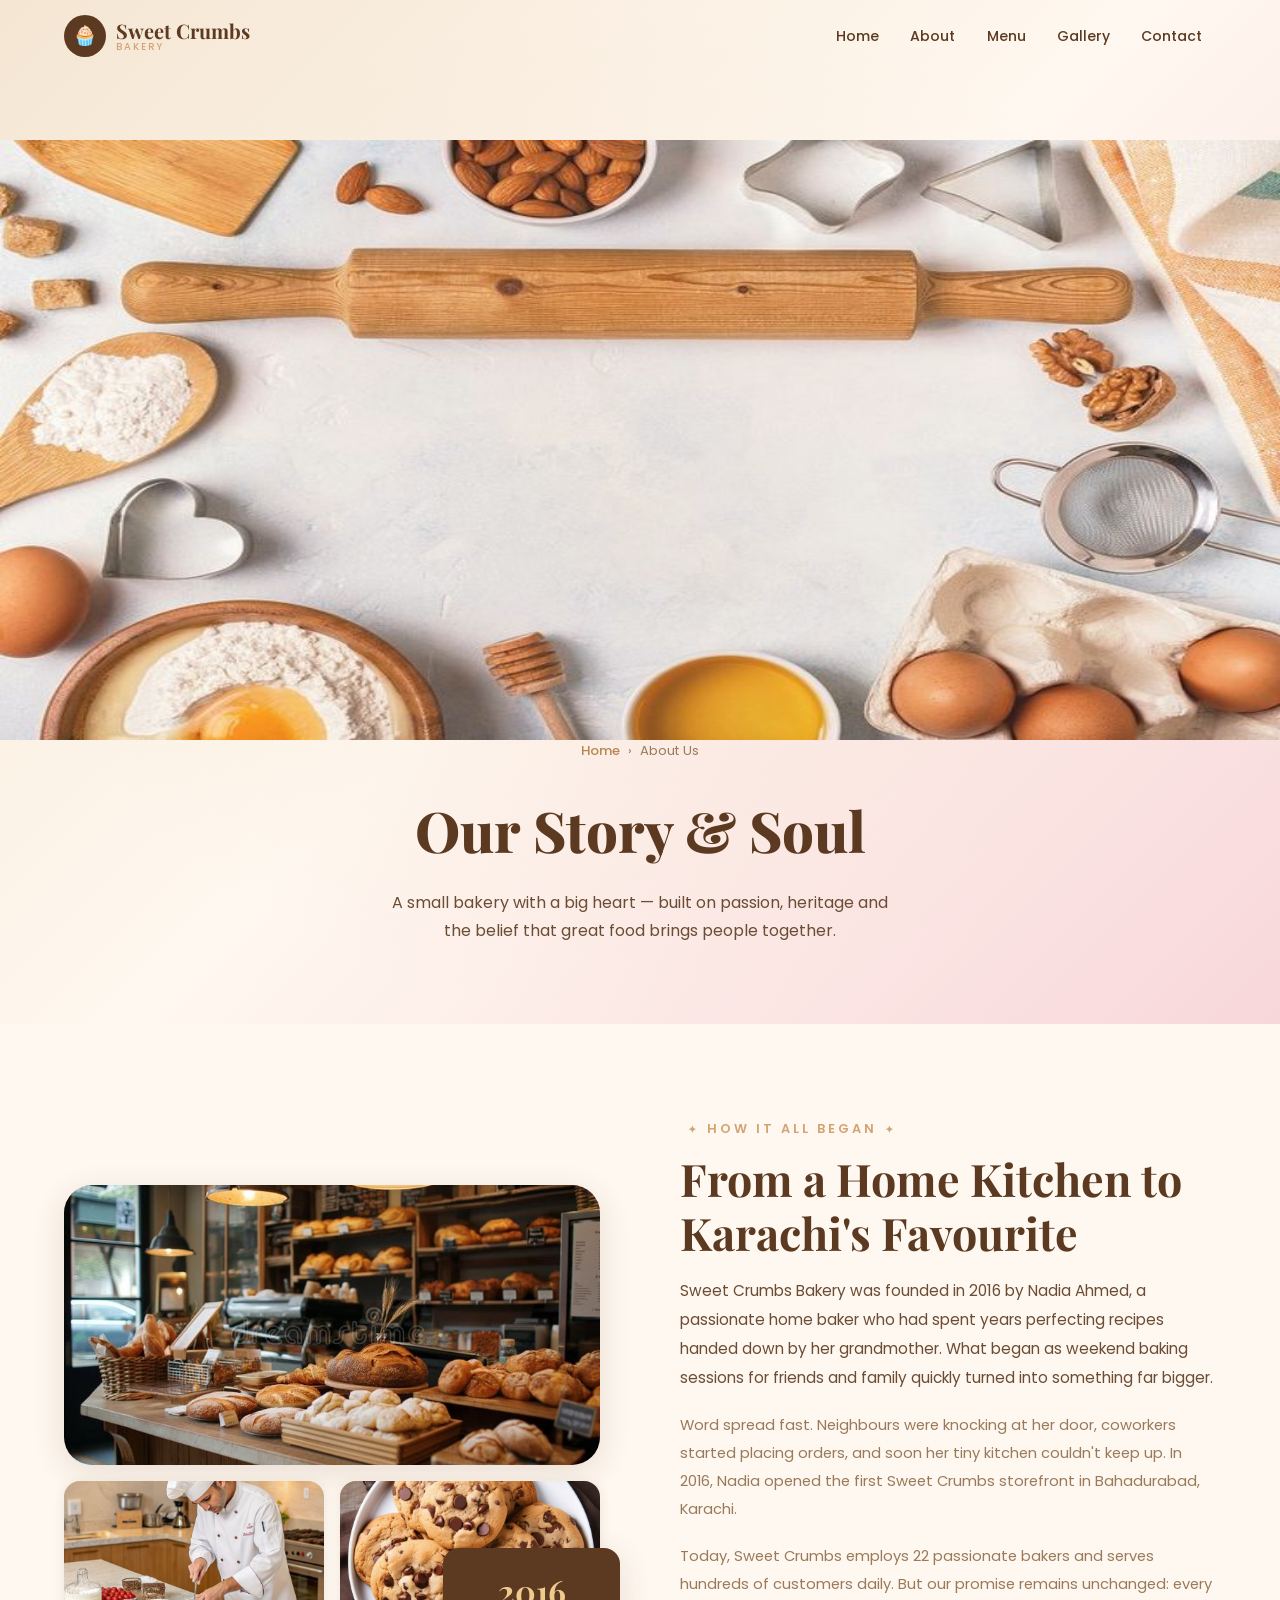
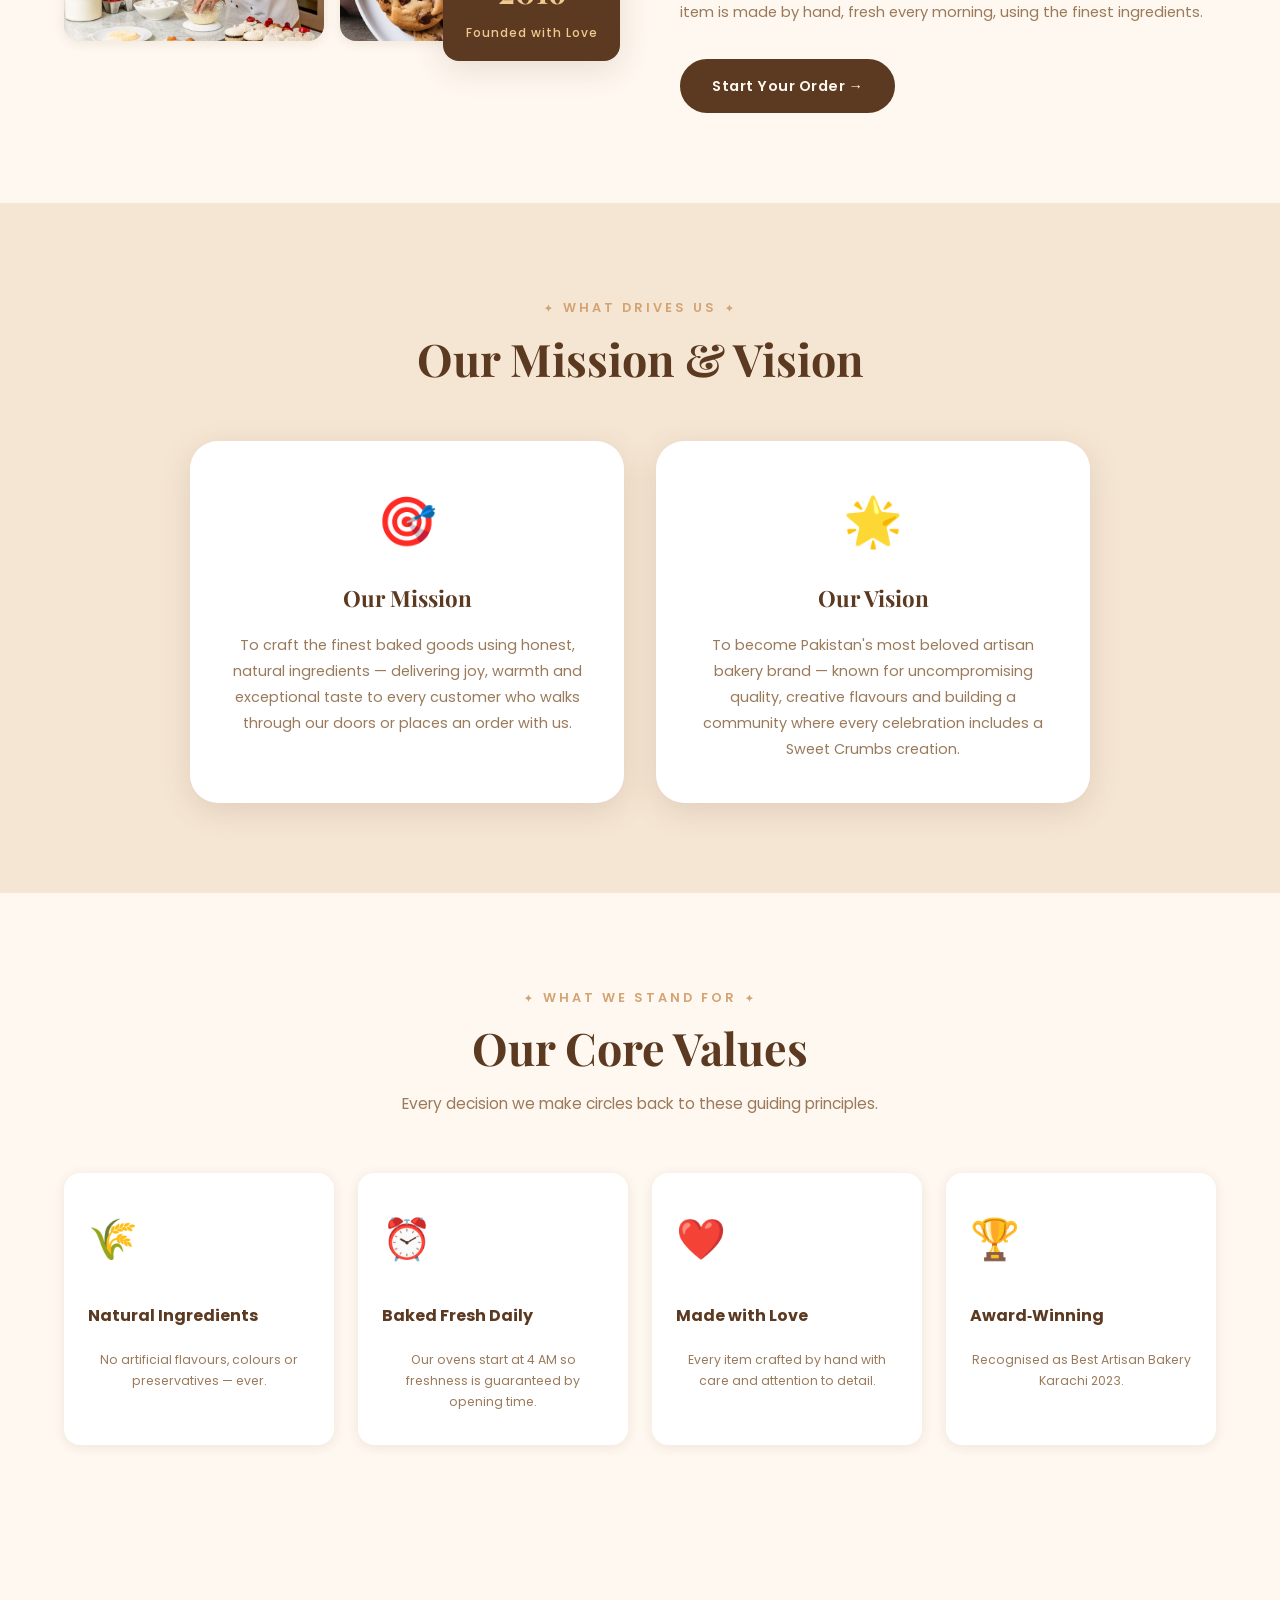
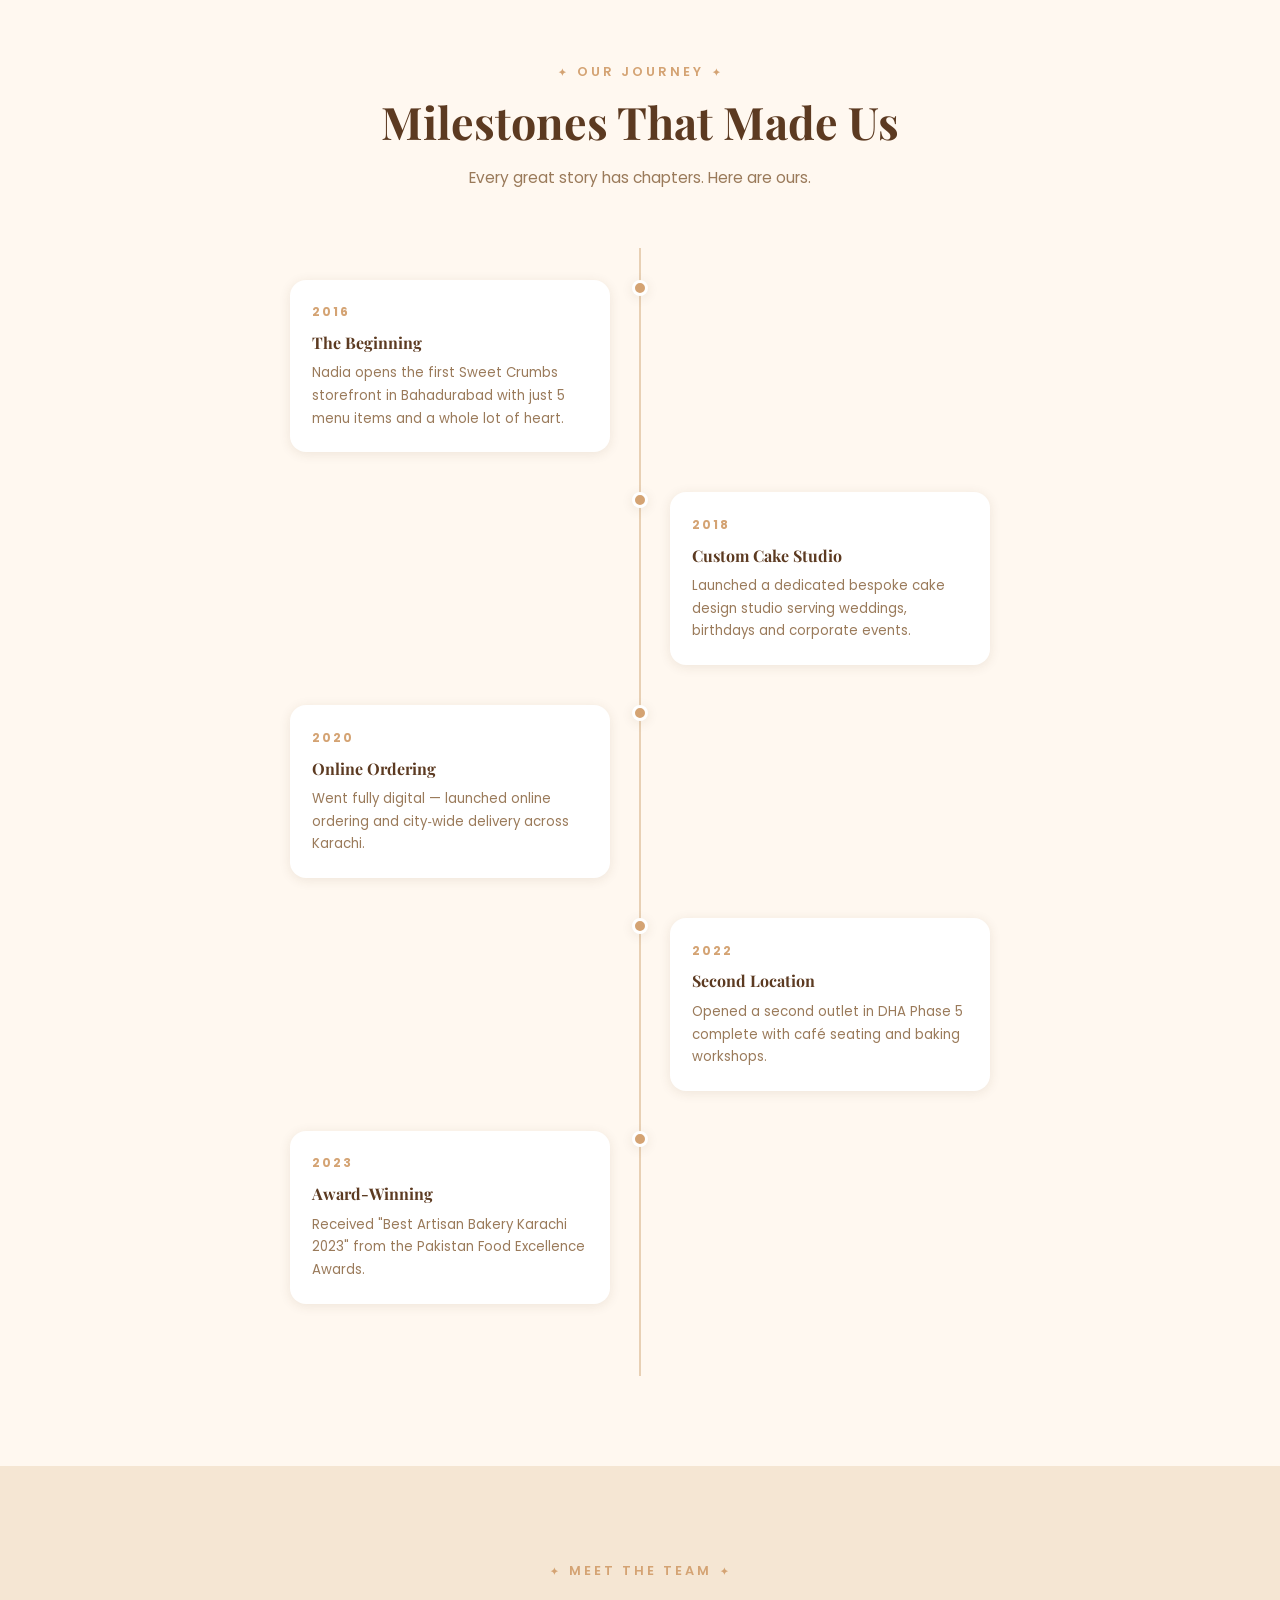
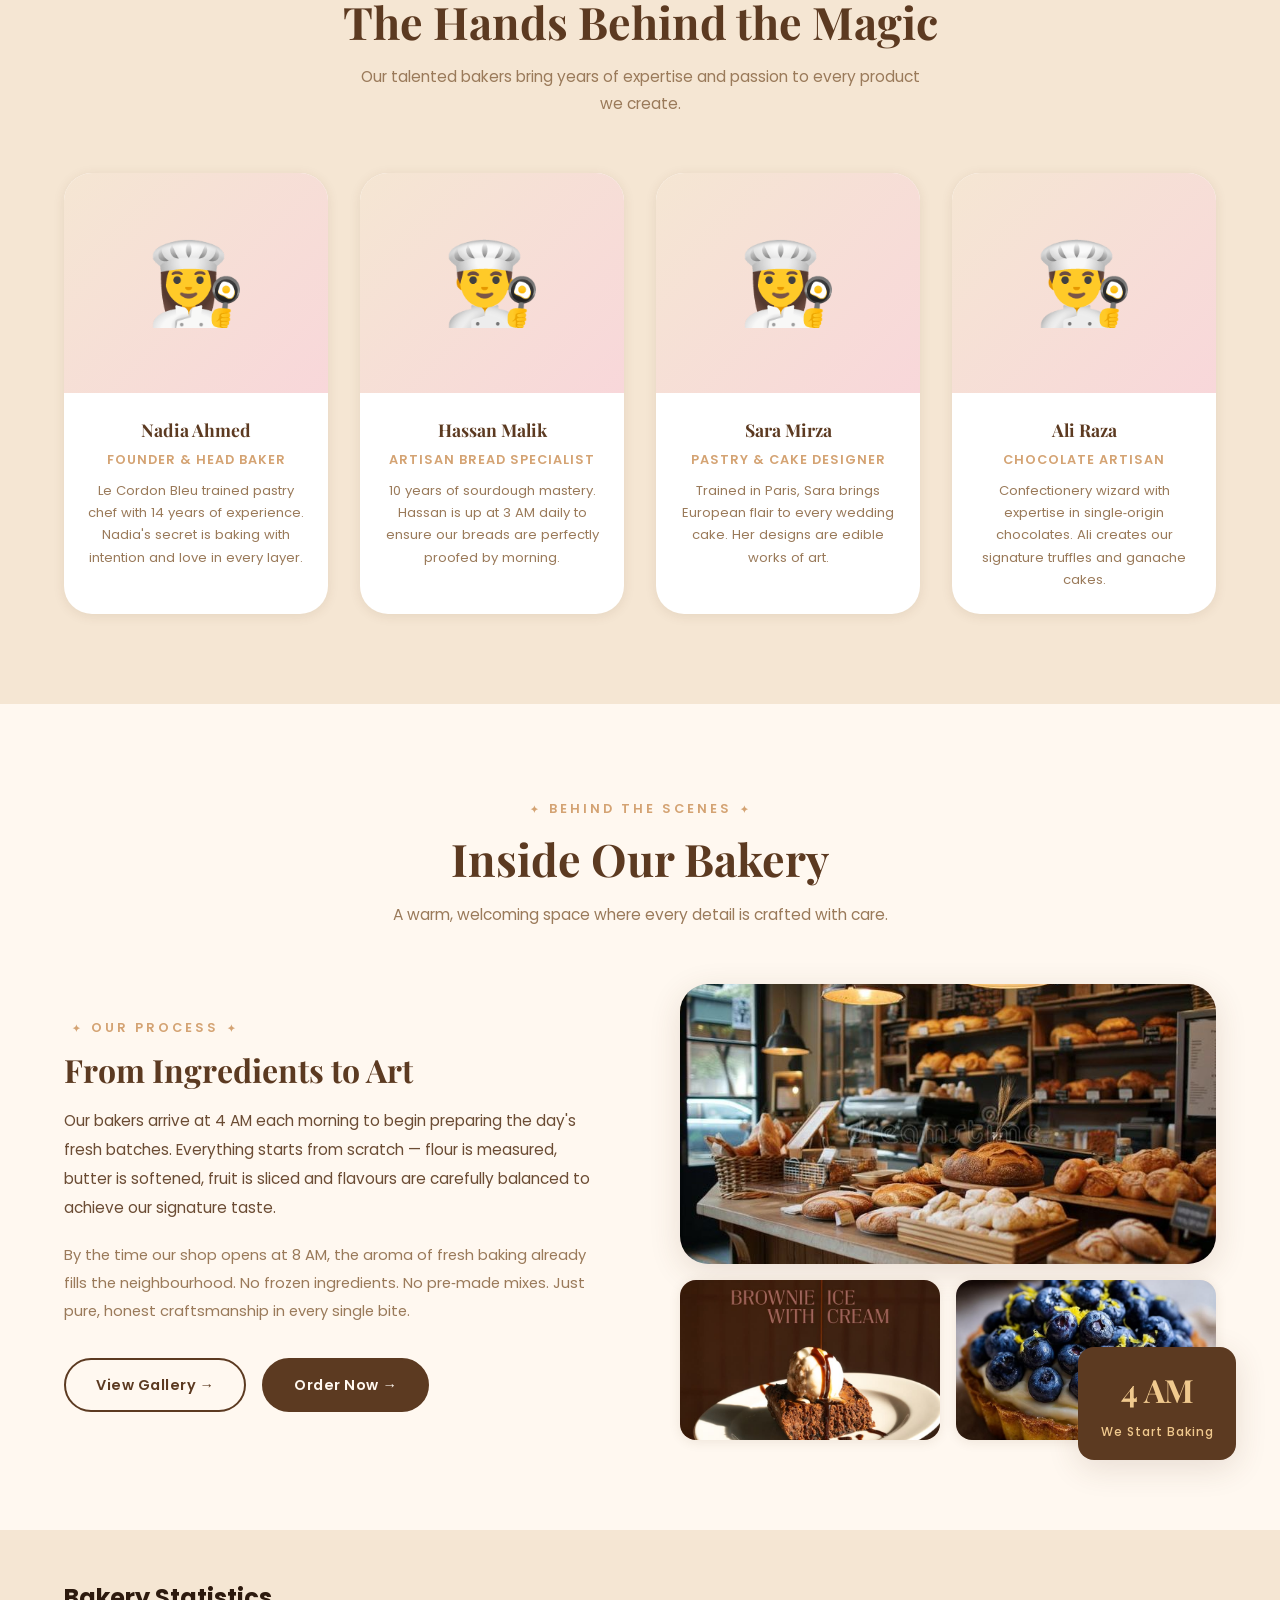
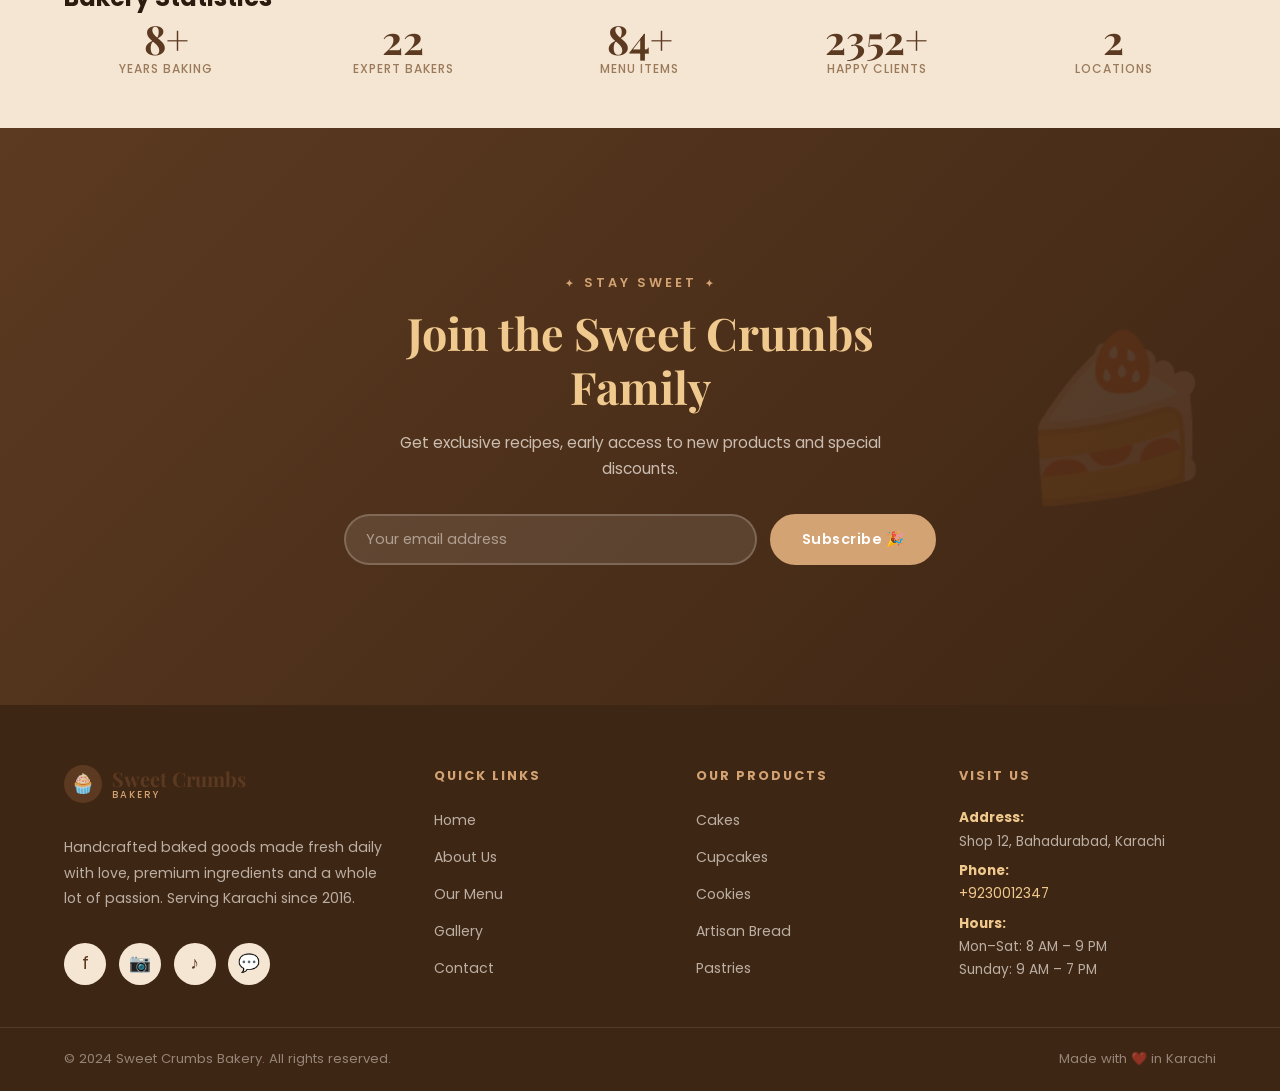
==== commit b69446f1: "Update about.html" ====
--- a/about.html
+++ b/about.html
@@ -454,7 +454,7 @@
           <h3 class="footer-col-title">Visit Us</h3>
           <address class="footer-hours" style="font-style:normal;">
             <p><strong>Address:</strong><br/>Shop 12, Bahadurabad, Karachi</p>
-            <p><strong>Phone:</strong><br/><a href="tel:+923001234567" style="color:var(--gold-light);">+92 300 123 4567</a></p>
+            <p><strong>Phone:</strong><br/><a href="tel:+923001234567" style="color:var(--gold-light);">+9230012347</a></p>
             <p><strong>Hours:</strong><br/>Mon–Sat: 8 AM – 9 PM<br/>Sunday: 9 AM – 7 PM</p>
           </address>
         </div>
